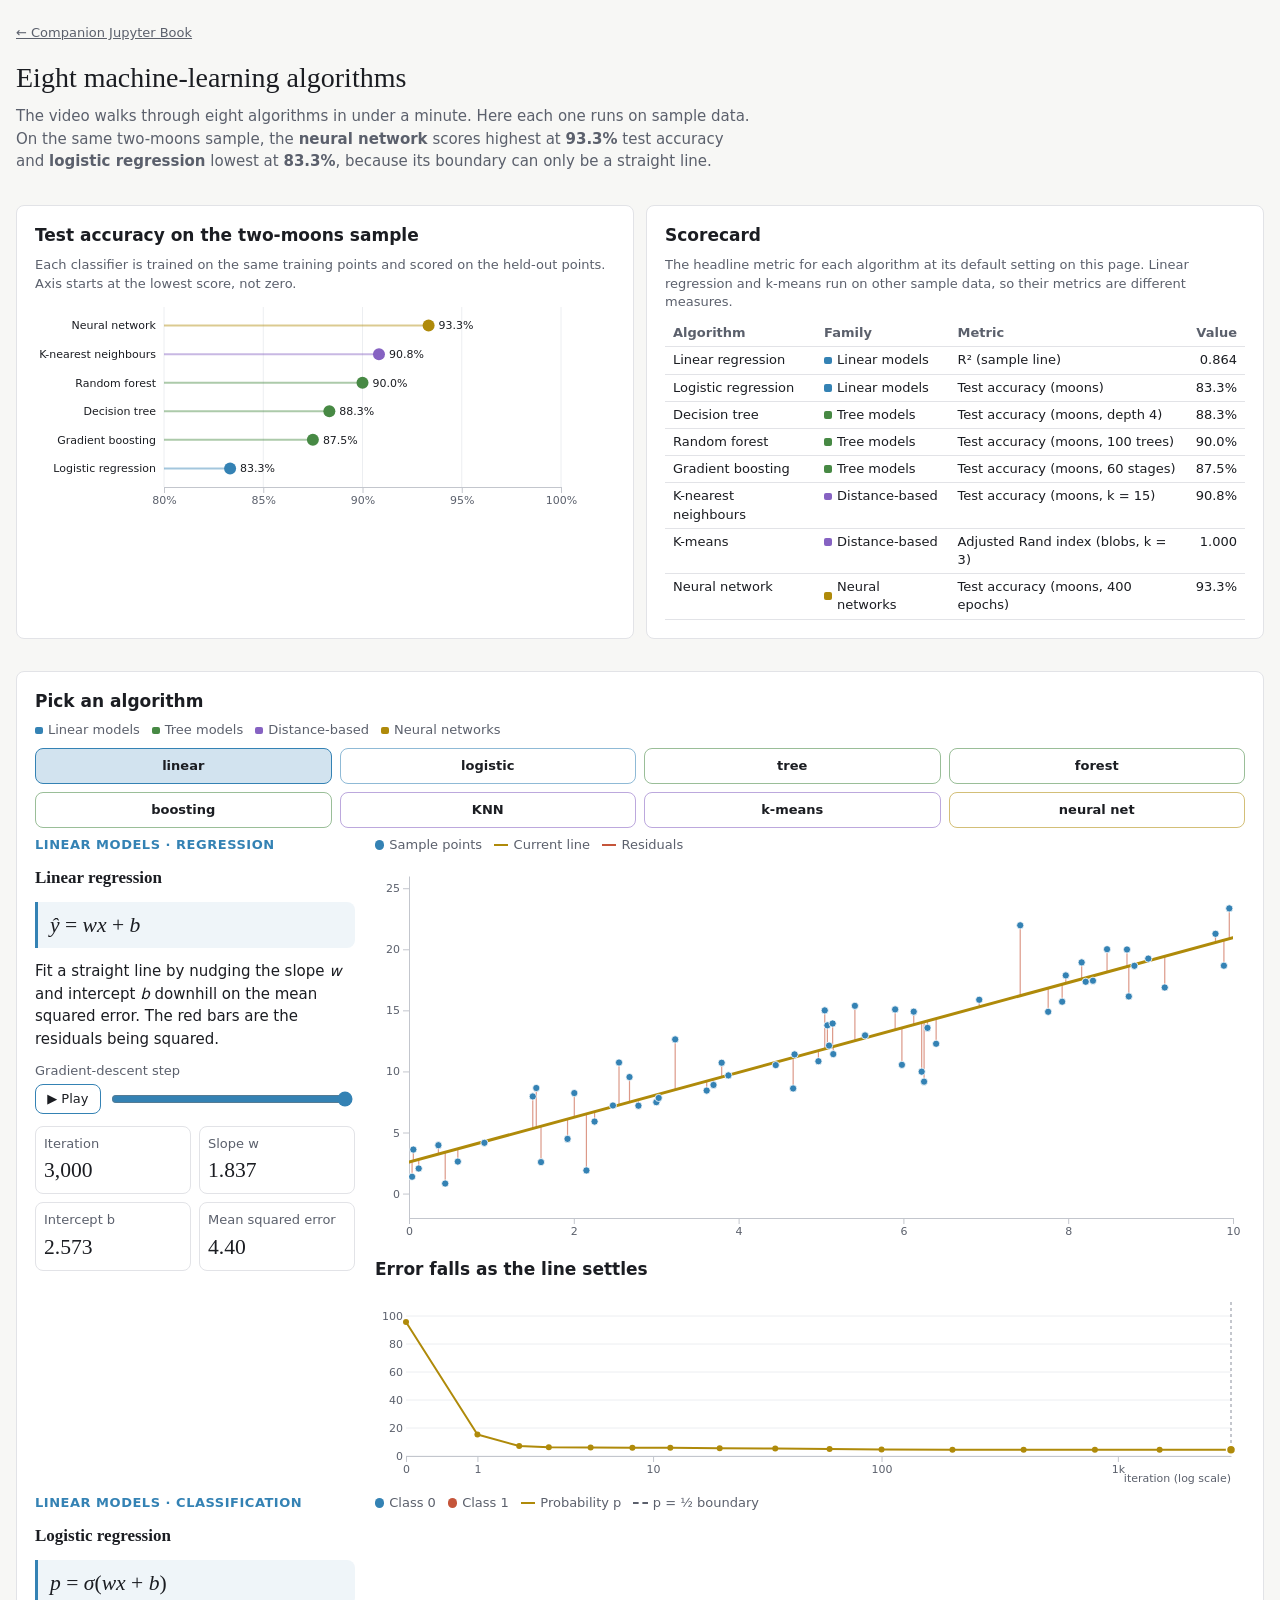
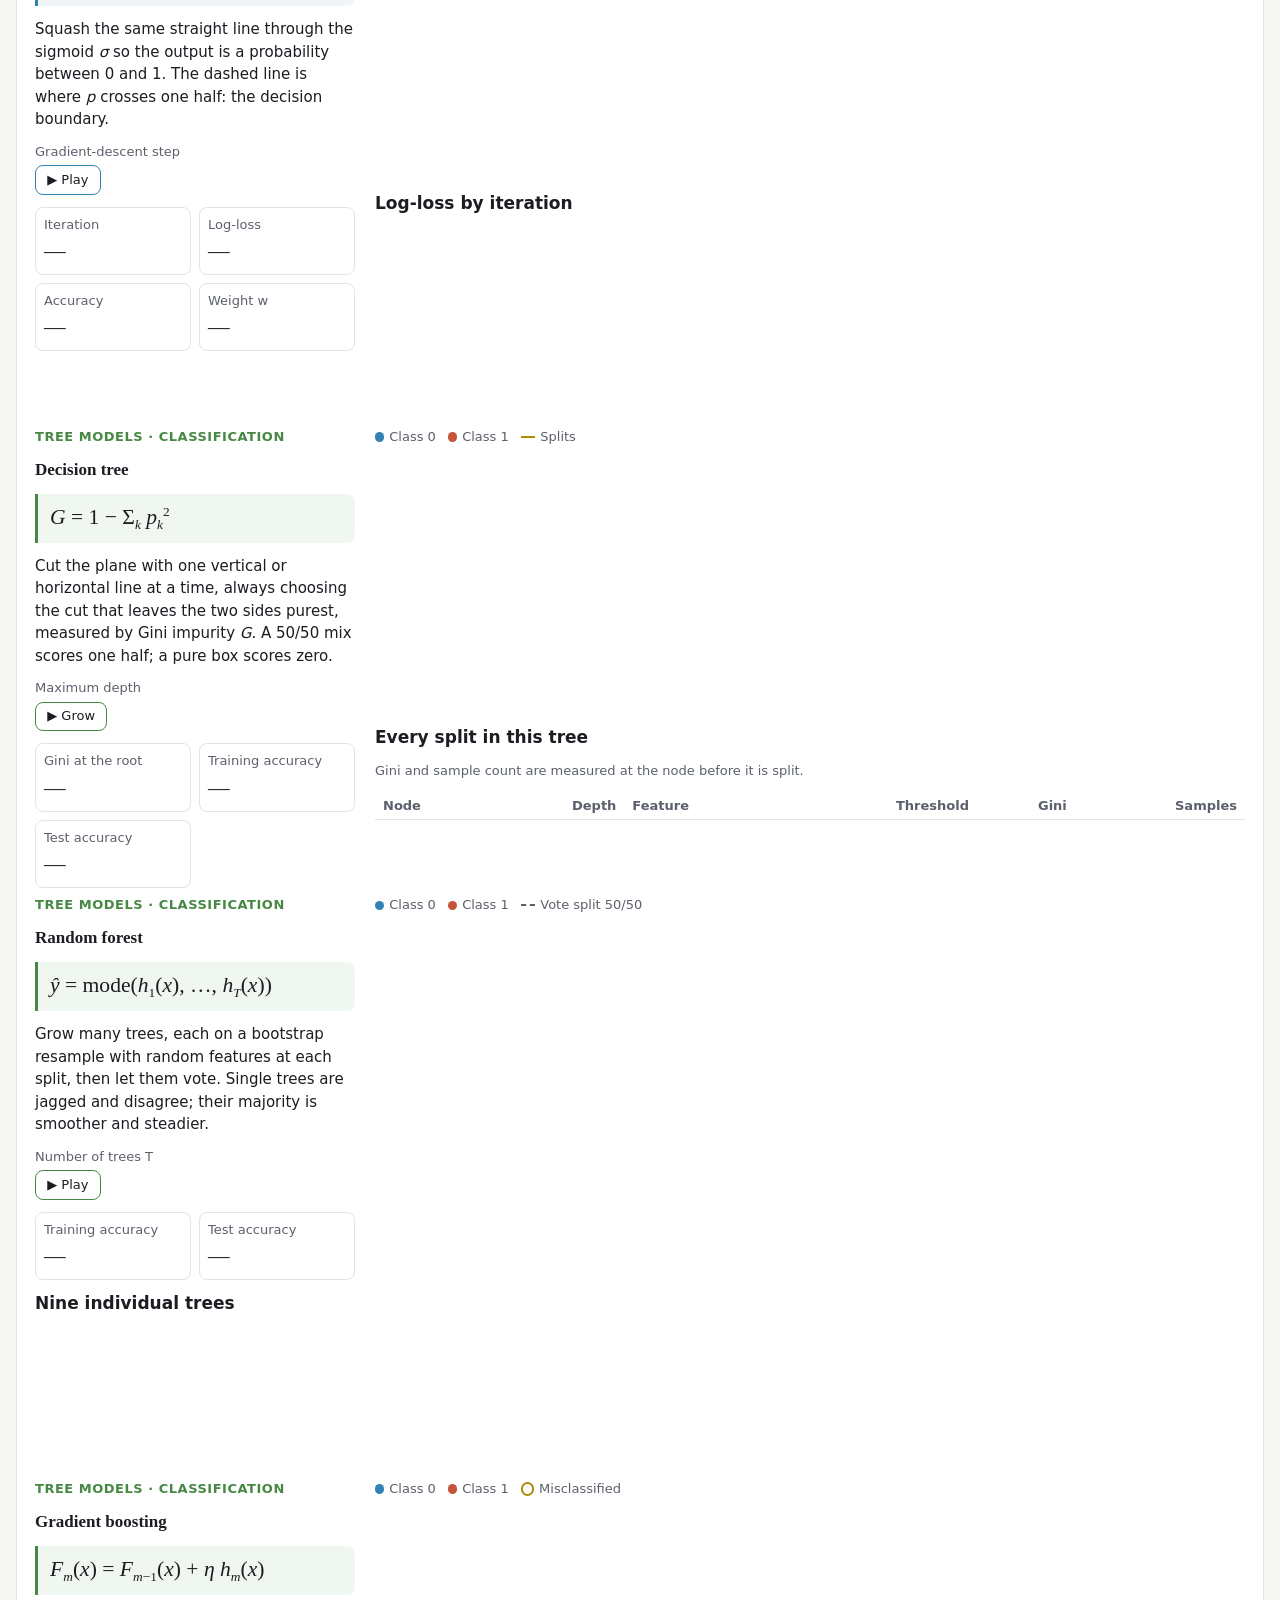
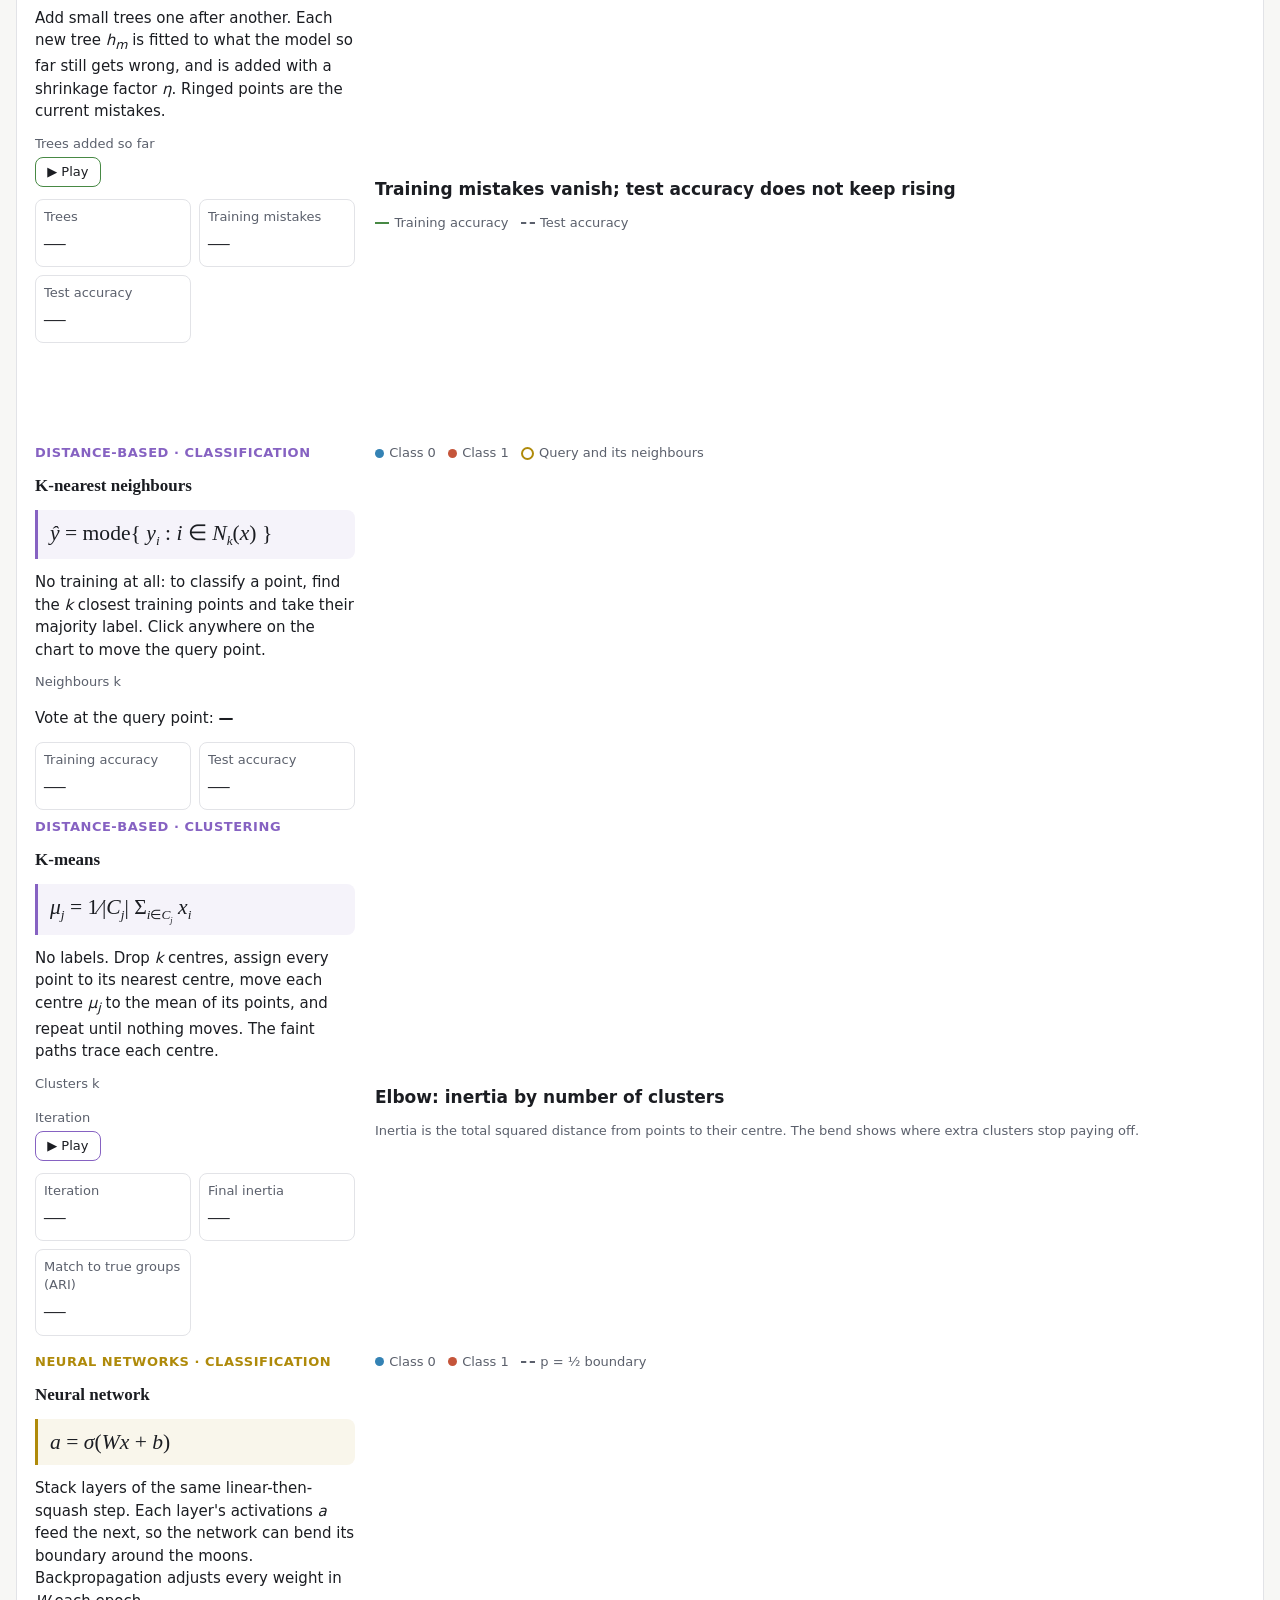
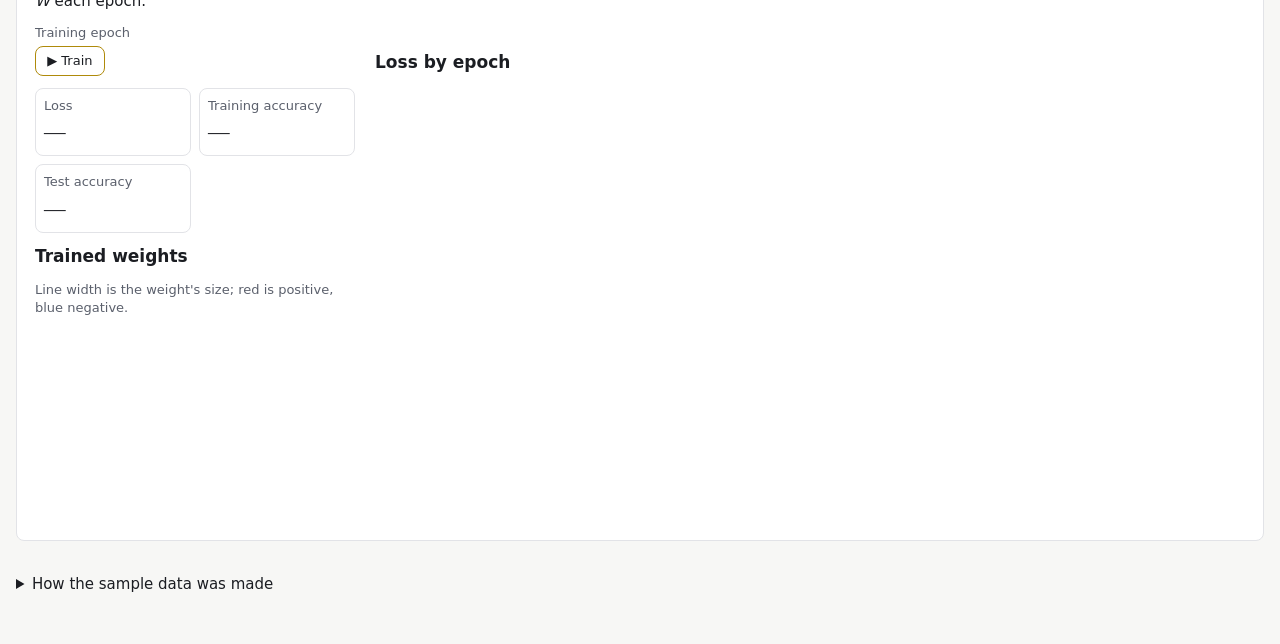
==== dashboard/index.html @ c6f8235a "Add Eight ML Algorithms dashboard and Jupyter Book - Jupyter Book 2 (MyST): sample-data chapter, one" ====
<!doctype html>
<html lang="en">
<head>
<meta charset="utf-8">
<meta name="viewport" content="width=device-width, initial-scale=1, viewport-fit=cover">
<title>Eight ML Algorithms</title>
<meta name="description" content="Interactive dashboard: eight machine-learning algorithms run on sample data.">
<style>
  :root {
    --color-bg: #f7f7f5; --color-fg: #1b1d22; --color-fg-muted: #5b606c; --color-panel: #ffffff;
    --color-border-line: #e2e3e7; --color-ok: #1e7f4f; --color-warn: #9a5c00; --color-bad: #c43d2f;
    --cds-chart-grid: #eceef1; --cds-chart-axis: #c3c6cd; --cds-chart-reference: #8a8f9c;
    --cds-surface-popover: #ffffff; --cds-border: #d7d9de; --cds-text-secondary: #5b606c;
    --cds-shadow-popover: 0 6px 18px rgba(20, 22, 28, .12);
    --cds-font-size-caption: .8125rem; --cds-font-size-body: .9375rem; --cds-font-size-heading: 1.0625rem; --cds-font-size-title: 1.75rem;
    --cds-font-weight-medium: 600;
    --cds-gap-xs: 4px; --cds-gap-sm: 8px; --cds-gap-md: 12px; --cds-gap-lg: 20px; --cds-gap-xl: 32px;
    --cds-pad-xs: 4px; --cds-pad-sm: 8px; --cds-pad-md: 12px; --cds-pad-lg: 18px;
    --cds-radius: 8px; --cds-dur-slow: .3s; --cds-ease-out: cubic-bezier(.2, .7, .2, 1);
    --font-sans: "Inter", system-ui, -apple-system, "Segoe UI", Roboto, sans-serif;
    --font-serif: "Source Serif 4", "Iowan Old Style", Georgia, serif;
    color-scheme: light;
  }
  @media (prefers-color-scheme: dark) {
    :root {
      --color-bg: #111318; --color-fg: #e7e9ee; --color-fg-muted: #9aa0ad; --color-panel: #181b21;
      --color-border-line: #2a2e37; --color-ok: #5cc28c; --color-warn: #e0a640; --color-bad: #ef6f5f;
      --cds-chart-grid: #23262e; --cds-chart-axis: #3a3f4a; --cds-chart-reference: #6b7180;
      --cds-surface-popover: #1f232b; --cds-border: #333844; --cds-text-secondary: #9aa0ad;
      --cds-shadow-popover: 0 6px 18px rgba(0, 0, 0, .45);
      color-scheme: dark;
    }
  }
  html, body { margin: 0; background: var(--color-bg); color: var(--color-fg); }
  body { font-family: var(--font-sans); font-size: var(--cds-font-size-body); line-height: 1.4; }
  #dash-root { padding-block: 24px 48px; padding-left: max(16px, env(safe-area-inset-left, 0px)); padding-right: max(16px, env(safe-area-inset-right, 0px)); }
  .dash-skeleton { background: linear-gradient(90deg, var(--color-border-line), transparent 60%); background-size: 200% 100%; border-radius: var(--cds-radius); opacity: .5; }
  .site-nav { max-width: 80rem; margin: 0 auto 16px; font-size: var(--cds-font-size-caption); color: var(--color-fg-muted); }
  .site-nav a { color: inherit; }
</style>
<script src="vendor/d3.v7.9.0.min.js"></script>
<script>window.DASH_SOURCES = {"blobs": "data/blobs.csv", "boost_mistakes": "data/boost_mistakes.csv", "forest_members": "data/forest_members.csv", "grid": "data/grid.csv", "kmeans_assign": "data/kmeans_assign.csv", "kmeans_elbow": "data/kmeans_elbow.csv", "kmeans_steps": "data/kmeans_steps.csv", "logit_gd": "data/logit_gd.csv", "logit_points": "data/logit_points.csv", "model_metrics": "data/model_metrics.csv", "moons": "data/moons.csv", "nn_training": "data/nn_training.csv", "nn_weights": "data/nn_weights.csv", "reg_gd": "data/reg_gd.csv", "reg_points": "data/reg_points.csv", "scorecard": "data/scorecard.csv", "surfaces": "data/surfaces.csv", "tree_splits": "data/tree_splits.csv"};</script>
<script src="dash-runtime.js"></script>
</head>
<body>
<div id="dash-root">
<nav class="site-nav"><a href="../">← Companion Jupyter Book</a></nav>
<meta name="dash-one-writer">
<style>
  .ml8 {
    --ml-c0: color-mix(in srgb, #3a98d4 82%, var(--color-fg));
    --ml-c1: color-mix(in srgb, #e5603f 84%, var(--color-fg));
    --ml-hi: color-mix(in srgb, #e9b400 72%, var(--color-fg));
    --ml-f-lin: var(--ml-c0);
    --ml-f-tree: color-mix(in srgb, #4f9e4a 84%, var(--color-fg));
    --ml-f-dist: color-mix(in srgb, #9a6fe0 84%, var(--color-fg));
    --ml-f-nn: var(--ml-hi);
    font-family: var(--font-sans);
    display: flex; flex-direction: column; gap: var(--cds-gap-xl);
    max-width: 80rem; margin-inline: auto;
  }
  .ml8 .ml-head { display: flex; flex-direction: column; gap: var(--cds-gap-sm); }
  .ml8 .ml-title { font-family: var(--font-serif); font-weight: 400; font-size: var(--cds-font-size-title); margin: 0; text-wrap: balance; }
  .ml8 .ml-lede { margin: 0; color: var(--color-fg-muted); max-width: 46rem; line-height: 1.5; }
  .ml8 .ml-lede b, .ml8 .ml-stat b { font-weight: 600; font-variant-numeric: tabular-nums; }
  .ml8 .ml-grid { display: grid; grid-template-columns: repeat(auto-fit, minmax(min(100%, 22rem), 1fr)); gap: var(--cds-gap-md); }
  .ml8 .ml-card { background: var(--color-panel); border: 1px solid var(--color-border-line); border-radius: var(--cds-radius); padding: var(--cds-pad-lg); display: flex; flex-direction: column; gap: var(--cds-gap-sm); min-width: 0; }
  .ml8 .ml-card h2, .ml8 .ml-card h3 { margin: 0; font-size: var(--cds-font-size-heading); font-weight: var(--cds-font-weight-medium); }
  .ml8 .ml-note { margin: 0; color: var(--color-fg-muted); font-size: var(--cds-font-size-caption); line-height: 1.45; }
  .ml8 .ml-section-title { margin: 0; font-size: var(--cds-font-size-heading); font-weight: var(--cds-font-weight-medium); }
  .ml8 .ml-chart { position: relative; min-height: 12rem; min-width: 0; }
  .ml8 .ml-chart.ml-square { min-height: 16rem; }
  .ml8 .ml-chart svg { display: block; overflow: visible; }
  .ml8 .ml-chart text { fill: var(--color-fg-muted); font-size: 11px; font-family: var(--font-sans); }
  .ml8 .ml-chart .domain, .ml8 .ml-chart .tick line { stroke: var(--cds-chart-axis); }
  .ml8 .ml-chart .ml-gridline { stroke: var(--cds-chart-grid); }
  .ml8 .ml-failed { display: flex; align-items: center; justify-content: center; gap: var(--cds-gap-xs); min-height: inherit; height: 100%; color: var(--color-fg-muted); font-size: var(--cds-font-size-caption); }
  .ml8 .ml-failed::before { content: ""; width: .375rem; height: .375rem; border-radius: 50%; background: var(--color-bad); }
  .ml8 .ml-tip { position: absolute; pointer-events: none; background: var(--cds-surface-popover); border: 1px solid var(--cds-border); border-radius: var(--cds-radius); box-shadow: var(--cds-shadow-popover); padding: var(--cds-pad-xs) var(--cds-pad-sm); font-size: var(--cds-font-size-caption); white-space: nowrap; z-index: 2; font-variant-numeric: tabular-nums; }
  .ml8 .ml-tip .ml-tip-k { color: var(--cds-text-secondary); }

  /* table */
  .ml8 .ml-table-wrap { overflow: auto; max-height: 24rem; }
  .ml8 table.ml-table { width: 100%; border-collapse: collapse; font-size: var(--cds-font-size-caption); font-variant-numeric: tabular-nums; }
  .ml8 .ml-table th { text-align: left; font-weight: var(--cds-font-weight-medium); color: var(--color-fg-muted); padding: var(--cds-pad-xs) var(--cds-pad-sm); border-bottom: 1px solid var(--color-border-line); position: sticky; top: 0; background: var(--color-panel); }
  .ml8 .ml-table td { padding: var(--cds-pad-xs) var(--cds-pad-sm); border-bottom: 1px solid var(--color-border-line); vertical-align: top; }
  .ml8 .ml-table .ml-num { text-align: right; }
  .ml8 .ml-fam { display: inline-flex; align-items: center; gap: .4em; }
  .ml8 .ml-fam::before { content: ""; width: .6em; height: .6em; border-radius: 2px; background: var(--fam, var(--color-fg-muted)); }

  /* algorithm picker: the video's 4 x 2 button grid */
  .ml8 .ml-picker { display: grid; grid-template-columns: repeat(4, minmax(0, 1fr)); gap: var(--cds-gap-sm); }
  @media (max-width: 30rem) { .ml8 .ml-picker { grid-template-columns: repeat(2, minmax(0, 1fr)); } }
  .ml8 .ml-tab { --fam: var(--color-fg-muted); appearance: none; font: inherit; font-size: var(--cds-font-size-caption); font-weight: var(--cds-font-weight-medium); color: var(--color-fg); background: transparent; border: 1.5px solid color-mix(in srgb, var(--fam) 55%, transparent); border-radius: var(--cds-radius); padding: var(--cds-pad-sm) var(--cds-pad-xs); cursor: pointer; transition: background-color .15s, border-color .15s; }
  .ml8 .ml-tab:hover { border-color: var(--fam); }
  .ml8 .ml-tab[aria-selected="true"] { background: color-mix(in srgb, var(--fam) 22%, transparent); border-color: var(--fam); }
  .ml8 .ml-tab:focus-visible, .ml8 .ml-chip:focus-visible, .ml8 .ml-play:focus-visible { outline: 2px solid var(--fam, var(--color-fg)); outline-offset: 2px; }
  .ml8 [data-fam="lin"] { --fam: var(--ml-f-lin); }
  .ml8 [data-fam="tree"] { --fam: var(--ml-f-tree); }
  .ml8 [data-fam="dist"] { --fam: var(--ml-f-dist); }
  .ml8 [data-fam="nn"] { --fam: var(--ml-f-nn); }
  .ml8 .ml-families { display: flex; flex-wrap: wrap; gap: var(--cds-gap-sm) var(--cds-gap-md); font-size: var(--cds-font-size-caption); color: var(--color-fg-muted); margin: 0; padding: 0; list-style: none; }

  /* algorithm panel */
  .ml8 .ml-panel { display: grid; grid-template-columns: minmax(0, 20rem) minmax(0, 1fr); gap: var(--cds-gap-lg); align-items: start; }
  @media (max-width: 52rem) { .ml8 .ml-panel { grid-template-columns: minmax(0, 1fr); } }
  .ml8 .ml-side { display: flex; flex-direction: column; gap: var(--cds-gap-md); min-width: 0; }
  .ml8 .ml-eyebrow { margin: 0; font-size: var(--cds-font-size-caption); letter-spacing: .04em; text-transform: uppercase; color: var(--fam); font-weight: var(--cds-font-weight-medium); }
  .ml8 .ml-name { margin: 0; font-family: var(--font-serif); font-weight: 400; font-size: var(--cds-font-size-title); }
  .ml8 .ml-formula { margin: 0; font-family: "Cambria Math", "STIX Two Math", "Latin Modern Math", Georgia, serif; font-size: 1.35rem; padding: var(--cds-pad-sm) var(--cds-pad-md); border-left: 3px solid var(--fam); background: color-mix(in srgb, var(--fam) 8%, transparent); border-radius: 0 var(--cds-radius) var(--cds-radius) 0; overflow-x: auto; white-space: nowrap; }
  .ml8 .ml-formula sub, .ml8 .ml-formula sup { font-size: .62em; }
  .ml8 .ml-text { margin: 0; line-height: 1.5; }
  .ml8 .ml-control { display: flex; flex-direction: column; gap: var(--cds-gap-xs); }
  .ml8 .ml-control-label { font-size: var(--cds-font-size-caption); color: var(--color-fg-muted); }
  .ml8 .ml-control-row { display: flex; align-items: center; gap: var(--cds-gap-sm); flex-wrap: wrap; }
  .ml8 .ml-chips { display: flex; flex-wrap: wrap; gap: var(--cds-gap-xs); }
  .ml8 .ml-chip { appearance: none; font: inherit; font-size: var(--cds-font-size-caption); font-variant-numeric: tabular-nums; min-width: 2.4rem; padding: .3rem .55rem; border-radius: var(--cds-radius); border: 1px solid var(--color-border-line); background: transparent; color: var(--color-fg); cursor: pointer; }
  .ml8 .ml-chip[aria-pressed="true"] { border-color: var(--fam); background: color-mix(in srgb, var(--fam) 22%, transparent); }
  .ml8 .ml-range { width: 100%; accent-color: var(--fam); }
  .ml8 .ml-range-wrap { flex: 1 1 10rem; display: flex; }
  .ml8 .ml-play { appearance: none; font: inherit; font-size: var(--cds-font-size-caption); padding: .3rem .7rem; border-radius: var(--cds-radius); border: 1px solid var(--fam); background: transparent; color: var(--color-fg); cursor: pointer; }
  .ml8 .ml-play[aria-pressed="true"] .ml-play-on, .ml8 .ml-play[aria-pressed="false"] .ml-play-off { display: none; }
  .ml8 .ml-stats { display: grid; grid-template-columns: repeat(auto-fit, minmax(6.5rem, 1fr)); gap: var(--cds-gap-sm); margin: 0; }
  .ml8 .ml-stat { display: flex; flex-direction: column; gap: 2px; padding: var(--cds-pad-sm); border: 1px solid var(--color-border-line); border-radius: var(--cds-radius); min-width: 0; }
  .ml8 .ml-stat dt { font-size: var(--cds-font-size-caption); color: var(--color-fg-muted); }
  .ml8 .ml-stat dd { margin: 0; font-family: var(--font-serif); font-size: 1.35rem; font-variant-numeric: tabular-nums; }
  .ml8 .ml-main { display: flex; flex-direction: column; gap: var(--cds-gap-md); min-width: 0; }
  .ml8 .ml-legend { display: flex; flex-wrap: wrap; gap: var(--cds-gap-sm) var(--cds-gap-md); font-size: var(--cds-font-size-caption); color: var(--color-fg-muted); margin: 0; padding: 0; list-style: none; }
  .ml8 .ml-key { display: inline-flex; align-items: center; gap: .4em; }
  .ml8 .ml-key::before { content: ""; width: .7em; height: .7em; border-radius: 50%; background: var(--k); }
  .ml8 .ml-key.ml-line::before { height: 2px; width: 1.1em; border-radius: 0; }
  .ml8 .ml-key.ml-ring::before { background: transparent; border: 2px solid var(--k); }
  .ml8 .ml-key.ml-dash::before { height: 0; width: 1.1em; border-radius: 0; border-top: 2px dashed var(--k); background: transparent; }
  .ml8 .k-c0 { --k: var(--ml-c0); } .ml8 .k-c1 { --k: var(--ml-c1); } .ml8 .k-hi { --k: var(--ml-hi); }
  .ml8 .k-tree { --k: var(--ml-f-tree); } .ml8 .k-fg { --k: var(--color-fg-muted); }
  .ml8 .ml-members { display: grid; grid-template-columns: repeat(3, minmax(0, 1fr)); gap: 4px; min-height: 9rem; }
  .ml8 .ml-members svg { border-radius: 3px; }
  .ml8 .ml-two { display: grid; grid-template-columns: repeat(auto-fit, minmax(min(100%, 16rem), 1fr)); gap: var(--cds-gap-md); }
  .ml8 details.ml-details { font-size: var(--cds-font-size-caption); color: var(--color-fg-muted); line-height: 1.5; }
  .ml8 details.ml-details summary { cursor: pointer; color: var(--color-fg); font-size: var(--cds-font-size-body); }
  .ml8 details.ml-details dl { display: grid; grid-template-columns: minmax(0, 10rem) minmax(0, 1fr); gap: var(--cds-gap-xs) var(--cds-gap-md); }
  .ml8 details.ml-details dd { margin: 0; }
  .ml8 [data-dash-source-state=empty] { color: transparent; }
  .ml8 [data-dash-source-state=refreshing] { opacity: .5; transition: opacity var(--cds-dur-slow); }
</style>

<div class="ml8">
  <header class="ml-head">
    <h1 class="ml-title" id="top">Eight machine-learning algorithms</h1>
    <p class="ml-lede">The video walks through eight algorithms in under a minute. Here each one runs on sample data. On the same two-moons sample, the
      <b data-draw="best-name" data-source="scorecard" data-field="algorithm">—</b> scores highest at
      <b data-draw="best-acc" data-source="scorecard" data-field="value">—</b> test accuracy and
      <b data-draw="worst-name" data-source="scorecard" data-field="algorithm">—</b> lowest at
      <b data-draw="worst-acc" data-source="scorecard" data-field="value">—</b>, because its boundary can only be a straight line.</p>
  </header>

  <section class="ml-grid" aria-label="Overview">
    <article class="ml-card" id="accuracy">
      <h2>Test accuracy on the two-moons sample</h2>
      <p class="ml-note">Each classifier is trained on the same training points and scored on the held-out points. Axis starts at the lowest score, not zero.</p>
      <div class="ml-chart" data-draw="acc-dots" data-source="scorecard"></div>
    </article>
    <article class="ml-card" id="scorecard">
      <h2>Scorecard</h2>
      <p class="ml-note">The headline metric for each algorithm at its default setting on this page. Linear regression and k-means run on other sample data, so their metrics are different measures.</p>
      <div class="ml-table-wrap">
        <table class="ml-table" data-source="scorecard" data-row-key="key">
          <thead><tr>
            <th data-field="algorithm">Algorithm</th>
            <th data-field="family">Family</th>
            <th data-field="metric">Metric</th>
            <th data-field="value" class="ml-num">Value</th>
          </tr></thead>
          <tbody data-draw="score-rows"></tbody>
        </table>
      </div>
    </article>
  </section>

  <section class="ml-card" id="explorer" aria-label="Algorithm explorer">
    <h2 class="ml-section-title">Pick an algorithm</h2>
    <ul class="ml-families">
      <li class="ml-fam" data-fam="lin">Linear models</li>
      <li class="ml-fam" data-fam="tree">Tree models</li>
      <li class="ml-fam" data-fam="dist">Distance-based</li>
      <li class="ml-fam" data-fam="nn">Neural networks</li>
    </ul>
    <div class="ml-picker" role="tablist" aria-label="Algorithms">
      <button class="ml-tab" role="tab" data-tab="linear" data-fam="lin" aria-selected="true" aria-controls="linear">linear</button>
      <button class="ml-tab" role="tab" data-tab="logistic" data-fam="lin" aria-selected="false" aria-controls="logistic">logistic</button>
      <button class="ml-tab" role="tab" data-tab="tree" data-fam="tree" aria-selected="false" aria-controls="tree">tree</button>
      <button class="ml-tab" role="tab" data-tab="forest" data-fam="tree" aria-selected="false" aria-controls="forest">forest</button>
      <button class="ml-tab" role="tab" data-tab="boosting" data-fam="tree" aria-selected="false" aria-controls="boosting">boosting</button>
      <button class="ml-tab" role="tab" data-tab="knn" data-fam="dist" aria-selected="false" aria-controls="knn">KNN</button>
      <button class="ml-tab" role="tab" data-tab="kmeans" data-fam="dist" aria-selected="false" aria-controls="kmeans">k-means</button>
      <button class="ml-tab" role="tab" data-tab="nn" data-fam="nn" aria-selected="false" aria-controls="nn">neural net</button>
    </div>

    <!-- 1. Linear regression -->
    <section class="ml-panel" id="linear" data-tab="linear" data-fam="lin" role="tabpanel">
      <div class="ml-side">
        <p class="ml-eyebrow">Linear models · regression</p>
        <h3 class="ml-name">Linear regression</h3>
        <p class="ml-formula"><i>ŷ</i> = <i>w</i><i>x</i> + <i>b</i></p>
        <p class="ml-text">Fit a straight line by nudging the slope <i>w</i> and intercept <i>b</i> downhill on the mean squared error. The red bars are the residuals being squared.</p>
        <div class="ml-control">
          <span class="ml-control-label">Gradient-descent step</span>
          <div class="ml-control-row">
            <button class="ml-play" data-play="linear" aria-pressed="false"><span class="ml-play-on">▶ Play</span><span class="ml-play-off">❚❚ Pause</span></button>
            <div class="ml-range-wrap" data-draw="lin-step" data-source="reg_gd"></div>
          </div>
        </div>
        <dl class="ml-stats">
          <div class="ml-stat"><dt>Iteration</dt><dd data-draw="lin-iter" data-source="reg_gd" data-field="iter">—</dd></div>
          <div class="ml-stat"><dt>Slope w</dt><dd data-draw="lin-w" data-source="reg_gd" data-field="w">—</dd></div>
          <div class="ml-stat"><dt>Intercept b</dt><dd data-draw="lin-b" data-source="reg_gd" data-field="b">—</dd></div>
          <div class="ml-stat"><dt>Mean squared error</dt><dd data-draw="lin-mse" data-source="reg_gd" data-field="mse">—</dd></div>
        </dl>
      </div>
      <div class="ml-main">
        <ul class="ml-legend"><li class="ml-key k-c0">Sample points</li><li class="ml-key ml-line k-hi">Current line</li><li class="ml-key ml-line k-c1">Residuals</li></ul>
        <div class="ml-chart ml-square" data-draw="lin-chart" data-source="reg_points reg_gd"></div>
        <h4 class="ml-section-title">Error falls as the line settles</h4>
        <div class="ml-chart" data-draw="lin-loss" data-source="reg_gd"></div>
      </div>
    </section>

    <!-- 2. Logistic regression -->
    <section class="ml-panel" id="logistic" data-tab="logistic" data-fam="lin" role="tabpanel" hidden>
      <div class="ml-side">
        <p class="ml-eyebrow">Linear models · classification</p>
        <h3 class="ml-name">Logistic regression</h3>
        <p class="ml-formula"><i>p</i> = <i>σ</i>(<i>w</i><i>x</i> + <i>b</i>)</p>
        <p class="ml-text">Squash the same straight line through the sigmoid <i>σ</i> so the output is a probability between 0 and 1. The dashed line is where <i>p</i> crosses one half: the decision boundary.</p>
        <div class="ml-control">
          <span class="ml-control-label">Gradient-descent step</span>
          <div class="ml-control-row">
            <button class="ml-play" data-play="logistic" aria-pressed="false"><span class="ml-play-on">▶ Play</span><span class="ml-play-off">❚❚ Pause</span></button>
            <div class="ml-range-wrap" data-draw="log-step" data-source="logit_gd"></div>
          </div>
        </div>
        <dl class="ml-stats">
          <div class="ml-stat"><dt>Iteration</dt><dd data-draw="log-iter" data-source="logit_gd" data-field="iter">—</dd></div>
          <div class="ml-stat"><dt>Log-loss</dt><dd data-draw="log-loss-v" data-source="logit_gd" data-field="logloss">—</dd></div>
          <div class="ml-stat"><dt>Accuracy</dt><dd data-draw="log-acc" data-source="logit_gd" data-field="acc">—</dd></div>
          <div class="ml-stat"><dt>Weight w</dt><dd data-draw="log-w" data-source="logit_gd" data-field="w">—</dd></div>
        </dl>
      </div>
      <div class="ml-main">
        <ul class="ml-legend"><li class="ml-key k-c0">Class 0</li><li class="ml-key k-c1">Class 1</li><li class="ml-key ml-line k-hi">Probability p</li><li class="ml-key ml-dash k-fg">p = ½ boundary</li></ul>
        <div class="ml-chart ml-square" data-draw="log-chart" data-source="logit_points logit_gd"></div>
        <h4 class="ml-section-title">Log-loss by iteration</h4>
        <div class="ml-chart" data-draw="log-loss" data-source="logit_gd"></div>
      </div>
    </section>

    <!-- 3. Decision tree -->
    <section class="ml-panel" id="tree" data-tab="tree" data-fam="tree" role="tabpanel" hidden>
      <div class="ml-side">
        <p class="ml-eyebrow">Tree models · classification</p>
        <h3 class="ml-name">Decision tree</h3>
        <p class="ml-formula"><i>G</i> = 1 − <span>Σ</span><sub><i>k</i></sub> <i>p</i><sub><i>k</i></sub><sup>2</sup></p>
        <p class="ml-text">Cut the plane with one vertical or horizontal line at a time, always choosing the cut that leaves the two sides purest, measured by Gini impurity <i>G</i>. A 50/50 mix scores one half; a pure box scores zero.</p>
        <div class="ml-control">
          <span class="ml-control-label">Maximum depth</span>
          <div class="ml-control-row">
            <button class="ml-play" data-play="tree" aria-pressed="false"><span class="ml-play-on">▶ Grow</span><span class="ml-play-off">❚❚ Pause</span></button>
            <div class="ml-chips" data-draw="tree-param" data-source="model_metrics"></div>
          </div>
        </div>
        <dl class="ml-stats">
          <div class="ml-stat"><dt>Gini at the root</dt><dd data-draw="tree-gini" data-source="tree_splits" data-field="gini">—</dd></div>
          <div class="ml-stat"><dt>Training accuracy</dt><dd data-draw="tree-train" data-source="model_metrics" data-field="train_acc">—</dd></div>
          <div class="ml-stat"><dt>Test accuracy</dt><dd data-draw="tree-test" data-source="model_metrics" data-field="test_acc">—</dd></div>
        </dl>
      </div>
      <div class="ml-main">
        <ul class="ml-legend"><li class="ml-key k-c0">Class 0</li><li class="ml-key k-c1">Class 1</li><li class="ml-key ml-line k-hi">Splits</li></ul>
        <div class="ml-chart ml-square" data-draw="tree-chart" data-source="surfaces moons grid tree_splits"></div>
        <h4 class="ml-section-title">Every split in this tree</h4>
        <p class="ml-note">Gini and sample count are measured at the node before it is split.</p>
        <div class="ml-table-wrap">
          <table class="ml-table" data-source="tree_splits" data-row-key="max_depth,node">
            <thead><tr>
              <th data-field="node">Node</th>
              <th data-field="node_depth" class="ml-num">Depth</th>
              <th data-field="feature">Feature</th>
              <th data-field="threshold" class="ml-num">Threshold</th>
              <th data-field="gini" class="ml-num">Gini</th>
              <th data-field="samples" class="ml-num">Samples</th>
            </tr></thead>
            <tbody data-draw="tree-rows"></tbody>
          </table>
        </div>
      </div>
    </section>

    <!-- 4. Random forest -->
    <section class="ml-panel" id="forest" data-tab="forest" data-fam="tree" role="tabpanel" hidden>
      <div class="ml-side">
        <p class="ml-eyebrow">Tree models · classification</p>
        <h3 class="ml-name">Random forest</h3>
        <p class="ml-formula"><i>ŷ</i> = mode(<i>h</i><sub>1</sub>(<i>x</i>), …, <i>h</i><sub><i>T</i></sub>(<i>x</i>))</p>
        <p class="ml-text">Grow many trees, each on a bootstrap resample with random features at each split, then let them vote. Single trees are jagged and disagree; their majority is smoother and steadier.</p>
        <div class="ml-control">
          <span class="ml-control-label">Number of trees T</span>
          <div class="ml-control-row">
            <button class="ml-play" data-play="forest" aria-pressed="false"><span class="ml-play-on">▶ Play</span><span class="ml-play-off">❚❚ Pause</span></button>
            <div class="ml-chips" data-draw="forest-param" data-source="model_metrics"></div>
          </div>
        </div>
        <dl class="ml-stats">
          <div class="ml-stat"><dt>Training accuracy</dt><dd data-draw="forest-train" data-source="model_metrics" data-field="train_acc">—</dd></div>
          <div class="ml-stat"><dt>Test accuracy</dt><dd data-draw="forest-test" data-source="model_metrics" data-field="test_acc">—</dd></div>
        </dl>
        <h4 class="ml-section-title">Nine individual trees</h4>
        <div class="ml-members" data-draw="forest-members" data-source="forest_members grid"></div>
      </div>
      <div class="ml-main">
        <ul class="ml-legend"><li class="ml-key k-c0">Class 0</li><li class="ml-key k-c1">Class 1</li><li class="ml-key ml-dash k-fg">Vote split 50/50</li></ul>
        <div class="ml-chart ml-square" data-draw="forest-chart" data-source="surfaces moons grid"></div>
      </div>
    </section>

    <!-- 5. Gradient boosting -->
    <section class="ml-panel" id="boosting" data-tab="boosting" data-fam="tree" role="tabpanel" hidden>
      <div class="ml-side">
        <p class="ml-eyebrow">Tree models · classification</p>
        <h3 class="ml-name">Gradient boosting</h3>
        <p class="ml-formula"><i>F</i><sub><i>m</i></sub>(<i>x</i>) = <i>F</i><sub><i>m</i>−1</sub>(<i>x</i>) + <i>η</i> <i>h</i><sub><i>m</i></sub>(<i>x</i>)</p>
        <p class="ml-text">Add small trees one after another. Each new tree <i>h<sub>m</sub></i> is fitted to what the model so far still gets wrong, and is added with a shrinkage factor <i>η</i>. Ringed points are the current mistakes.</p>
        <div class="ml-control">
          <span class="ml-control-label">Trees added so far</span>
          <div class="ml-control-row">
            <button class="ml-play" data-play="boosting" aria-pressed="false"><span class="ml-play-on">▶ Play</span><span class="ml-play-off">❚❚ Pause</span></button>
            <div class="ml-chips" data-draw="boost-param" data-source="model_metrics"></div>
          </div>
        </div>
        <dl class="ml-stats">
          <div class="ml-stat"><dt>Trees</dt><dd data-draw="boost-trees" data-source="model_metrics" data-field="param">—</dd></div>
          <div class="ml-stat"><dt>Training mistakes</dt><dd data-draw="boost-mistakes" data-source="model_metrics" data-field="train_mistakes">—</dd></div>
          <div class="ml-stat"><dt>Test accuracy</dt><dd data-draw="boost-test" data-source="model_metrics" data-field="test_acc">—</dd></div>
        </dl>
      </div>
      <div class="ml-main">
        <ul class="ml-legend"><li class="ml-key k-c0">Class 0</li><li class="ml-key k-c1">Class 1</li><li class="ml-key ml-ring k-hi">Misclassified</li></ul>
        <div class="ml-chart ml-square" data-draw="boost-chart" data-source="surfaces moons grid boost_mistakes"></div>
        <h4 class="ml-section-title">Training mistakes vanish; test accuracy does not keep rising</h4>
        <ul class="ml-legend"><li class="ml-key ml-line k-tree">Training accuracy</li><li class="ml-key ml-dash k-fg">Test accuracy</li></ul>
        <div class="ml-chart" data-draw="boost-curve" data-source="model_metrics"></div>
      </div>
    </section>

    <!-- 6. KNN -->
    <section class="ml-panel" id="knn" data-tab="knn" data-fam="dist" role="tabpanel" hidden>
      <div class="ml-side">
        <p class="ml-eyebrow">Distance-based · classification</p>
        <h3 class="ml-name">K-nearest neighbours</h3>
        <p class="ml-formula"><i>ŷ</i> = mode{ <i>y</i><sub><i>i</i></sub> : <i>i</i> ∈ <i>N</i><sub><i>k</i></sub>(<i>x</i>) }</p>
        <p class="ml-text">No training at all: to classify a point, find the <i>k</i> closest training points and take their majority label. Click anywhere on the chart to move the query point.</p>
        <div class="ml-control">
          <span class="ml-control-label">Neighbours k</span>
          <div class="ml-chips" data-draw="knn-param" data-source="model_metrics"></div>
        </div>
        <p class="ml-text">Vote at the query point: <b data-draw="knn-vote" data-source="moons">—</b></p>
        <dl class="ml-stats">
          <div class="ml-stat"><dt>Training accuracy</dt><dd data-draw="knn-train" data-source="model_metrics" data-field="train_acc">—</dd></div>
          <div class="ml-stat"><dt>Test accuracy</dt><dd data-draw="knn-test" data-source="model_metrics" data-field="test_acc">—</dd></div>
        </dl>
      </div>
      <div class="ml-main">
        <ul class="ml-legend"><li class="ml-key k-c0">Class 0</li><li class="ml-key k-c1">Class 1</li><li class="ml-key ml-ring k-hi">Query and its neighbours</li></ul>
        <div class="ml-chart ml-square" data-draw="knn-chart" data-source="surfaces moons grid"></div>
      </div>
    </section>

    <!-- 7. k-means -->
    <section class="ml-panel" id="kmeans" data-tab="kmeans" data-fam="dist" role="tabpanel" hidden>
      <div class="ml-side">
        <p class="ml-eyebrow">Distance-based · clustering</p>
        <h3 class="ml-name">K-means</h3>
        <p class="ml-formula"><i>μ</i><sub><i>j</i></sub> = <span>1</span>⁄<span>|<i>C</i><sub><i>j</i></sub>|</span> Σ<sub><i>i</i>∈<i>C</i><sub><i>j</i></sub></sub> <i>x</i><sub><i>i</i></sub></p>
        <p class="ml-text">No labels. Drop <i>k</i> centres, assign every point to its nearest centre, move each centre <i>μ<sub>j</sub></i> to the mean of its points, and repeat until nothing moves. The faint paths trace each centre.</p>
        <div class="ml-control">
          <span class="ml-control-label">Clusters k</span>
          <div class="ml-chips" data-draw="km-param" data-source="kmeans_elbow"></div>
        </div>
        <div class="ml-control">
          <span class="ml-control-label">Iteration</span>
          <div class="ml-control-row">
            <button class="ml-play" data-play="kmeans" aria-pressed="false"><span class="ml-play-on">▶ Play</span><span class="ml-play-off">❚❚ Pause</span></button>
            <div class="ml-range-wrap" data-draw="km-step" data-source="kmeans_steps"></div>
          </div>
        </div>
        <dl class="ml-stats">
          <div class="ml-stat"><dt>Iteration</dt><dd data-draw="km-iter" data-source="kmeans_steps" data-field="iter">—</dd></div>
          <div class="ml-stat"><dt>Final inertia</dt><dd data-draw="km-inertia" data-source="kmeans_elbow" data-field="inertia">—</dd></div>
          <div class="ml-stat"><dt>Match to true groups (ARI)</dt><dd data-draw="km-ari" data-source="kmeans_elbow" data-field="ari">—</dd></div>
        </dl>
      </div>
      <div class="ml-main">
        <div class="ml-chart ml-square" data-draw="km-chart" data-source="blobs kmeans_steps kmeans_assign"></div>
        <h4 class="ml-section-title">Elbow: inertia by number of clusters</h4>
        <p class="ml-note">Inertia is the total squared distance from points to their centre. The bend shows where extra clusters stop paying off.</p>
        <div class="ml-chart" data-draw="km-elbow" data-source="kmeans_elbow"></div>
      </div>
    </section>

    <!-- 8. Neural network -->
    <section class="ml-panel" id="nn" data-tab="nn" data-fam="nn" role="tabpanel" hidden>
      <div class="ml-side">
        <p class="ml-eyebrow">Neural networks · classification</p>
        <h3 class="ml-name">Neural network</h3>
        <p class="ml-formula"><i>a</i> = <i>σ</i>(<i>W</i><i>x</i> + <i>b</i>)</p>
        <p class="ml-text">Stack layers of the same linear-then-squash step. Each layer's activations <i>a</i> feed the next, so the network can bend its boundary around the moons. Backpropagation adjusts every weight in <i>W</i> each epoch.</p>
        <div class="ml-control">
          <span class="ml-control-label">Training epoch</span>
          <div class="ml-control-row">
            <button class="ml-play" data-play="nn" aria-pressed="false"><span class="ml-play-on">▶ Train</span><span class="ml-play-off">❚❚ Pause</span></button>
            <div class="ml-chips" data-draw="nn-param" data-source="nn_training"></div>
          </div>
        </div>
        <dl class="ml-stats">
          <div class="ml-stat"><dt>Loss</dt><dd data-draw="nn-loss-v" data-source="nn_training" data-field="loss">—</dd></div>
          <div class="ml-stat"><dt>Training accuracy</dt><dd data-draw="nn-train" data-source="nn_training" data-field="train_acc">—</dd></div>
          <div class="ml-stat"><dt>Test accuracy</dt><dd data-draw="nn-test" data-source="nn_training" data-field="test_acc">—</dd></div>
        </dl>
        <h4 class="ml-section-title">Trained weights</h4>
        <p class="ml-note">Line width is the weight's size; red is positive, blue negative.</p>
        <div class="ml-chart" data-draw="nn-arch" data-source="nn_weights"></div>
      </div>
      <div class="ml-main">
        <ul class="ml-legend"><li class="ml-key k-c0">Class 0</li><li class="ml-key k-c1">Class 1</li><li class="ml-key ml-dash k-fg">p = ½ boundary</li></ul>
        <div class="ml-chart ml-square" data-draw="nn-chart" data-source="surfaces moons grid"></div>
        <h4 class="ml-section-title">Loss by epoch</h4>
        <div class="ml-chart" data-draw="nn-loss" data-source="nn_training"></div>
      </div>
    </section>
  </section>

  <details class="ml-details">
    <summary>How the sample data was made</summary>
    <dl>
      <dt>Regression line</dt><dd>Sixty points along a straight line with Gaussian noise. Gradient descent starts from a deliberately poor line, like the video's opening frame.</dd>
      <dt>Logistic</dt><dd>Sixty points on one axis; the chance of class 1 follows a sigmoid centred mid-range.</dd>
      <dt>Two moons</dt><dd>Scikit-learn's interleaving half-moons with noise, split into training and held-out test points. Shared by the tree, forest, boosting, KNN, neural-network and logistic comparison.</dd>
      <dt>Blobs</dt><dd>Three Gaussian clusters for k-means. Their true groups are used only to score the result.</dd>
      <dt>Shading</dt><dd>Colour shows the predicted class; stronger shading means a more confident model.</dd>
      <dt>Reproduce</dt><dd>Everything comes from one seeded Python script in the companion Jupyter Book.</dd>
    </dl>
  </details>
</div>

<script>
(function () {
  const M = (window.ML8 = window.ML8 || {});
  M.state = { linear: null, logistic: null, tree: 3, forest: 10, boosting: 8, knn: 5, kmK: 3, kmIter: null, nn: 400, q: [0.45, 0.3] };
  M.fmt = { pct: d3.format('.1%'), f2: d3.format('.2f'), f3: d3.format('.3f'), f4: d3.format('.4f'), int: d3.format(','), f1: d3.format(',.1f') };
  M.color = { c0: 'var(--ml-c0)', c1: 'var(--ml-c1)', hi: 'var(--ml-hi)', fg: 'var(--color-fg)', muted: 'var(--color-fg-muted)' };
  M.famColor = { 'Linear models': 'var(--ml-f-lin)', 'Tree models': 'var(--ml-f-tree)', 'Distance-based': 'var(--ml-f-dist)', 'Neural networks': 'var(--ml-f-nn)' };

  const cache = new WeakMap();
  M.rows = function (id) {
    const d = dash.data(id);
    if (!d || d.status !== 'ok' || !Array.isArray(d.data)) return null;
    if (cache.has(d.data)) return cache.get(d.data);
    const out = d.data.map((r) => {
      const o = {};
      for (const k in r) {
        const v = r[k];
        const n = typeof v === 'number' ? v : Number(v);
        o[k] = v !== '' && v !== null && v !== undefined && !Number.isNaN(n) ? n : v;
      }
      return o;
    });
    cache.set(d.data, out);
    return out;
  };

  // Chart readiness: returns the parsed rows of each id, or null after drawing the right state.
  M.ready = function (el, ids) {
    const sts = ids.map((id) => dash.data(id).status);
    if (sts.some((s) => s === 'error' || s === 'declined' || s === 'missing')) {
      el.classList.remove('dash-skeleton');
      const f = document.createElement('div');
      f.className = 'ml-failed';
      f.textContent = 'Failed to load';
      el.replaceChildren(f);
      return null;
    }
    const rs = ids.map(M.rows);
    if (rs.some((r) => !r)) { el.replaceChildren(); el.classList.add('dash-skeleton'); return null; }
    el.classList.remove('dash-skeleton');
    return rs;
  };

  M.where = (obj) => Object.entries(obj).map(([k, v]) => encodeURIComponent(k) + '=' + encodeURIComponent(v)).join('&');
  M.match = (rows, obj) => rows.find((r) => Object.entries(obj).every(([k, v]) => String(r[k]) === String(v)));

  // A single number: set its data-where and text, or put the dash back.
  M.value = function (el, id, where, field, fmt) {
    const rows = M.rows(id);
    const row = rows && where ? M.match(rows, where) : null;
    if (!row) { el.textContent = '—'; return null; }
    el.setAttribute('data-where', M.where(where));
    el.textContent = fmt ? fmt(row[field]) : String(row[field]);
    return row;
  };

  M.redraw = (names) => names.forEach((n) => dash.draw(n));

  M.params = (model) => {
    const rows = M.rows('model_metrics');
    return rows ? rows.filter((r) => r.model === model).map((r) => r.param) : [];
  };

  // Buttons for a list of values.
  M.chips = function (el, values, current, label, onPick) {
    el.replaceChildren(...values.map((v) => {
      const b = document.createElement('button');
      b.type = 'button';
      b.className = 'ml-chip';
      b.textContent = label ? label(v) : String(v);
      b.setAttribute('aria-pressed', String(v === current));
      b.addEventListener('click', () => onPick(v));
      return b;
    }));
  };

  // A range input over 0..n-1.
  M.range = function (el, id, n, value, aria, onInput) {
    let input = el.querySelector('input');
    if (!input) {
      input = document.createElement('input');
      input.type = 'range';
      input.className = 'ml-range';
      input.id = id;
      input.setAttribute('aria-label', aria);
      el.replaceChildren(input);
    }
    input.min = 0; input.max = Math.max(0, n - 1); input.step = 1; input.value = value;
    input.oninput = () => onInput(+input.value);
  };

  // SVG sized to the element's width.
  M.svg = function (el, W, H) {
    const svg = d3.create('svg').attr('width', '100%').attr('viewBox', `0 0 ${W} ${H}`).attr('role', 'img');
    el.replaceChildren(svg.node());
    return svg;
  };

  // Tooltip inside a chart element.
  M.tip = function (el) {
    let t = el.querySelector('.ml-tip');
    if (!t) { t = document.createElement('div'); t.className = 'ml-tip'; t.hidden = true; el.appendChild(t); }
    return {
      show(event, lines) {
        t.replaceChildren(...lines.map(([k, v], i) => {
          const line = document.createElement('div');
          if (k) { const s = document.createElement('span'); s.className = 'ml-tip-k'; s.textContent = k + (v !== undefined ? ' ' : ''); line.appendChild(s); }
          if (v !== undefined) line.appendChild(document.createTextNode(v));
          return line;
        }));
        t.hidden = false;
        const box = el.getBoundingClientRect();
        let x = event.clientX - box.left + 12, y = event.clientY - box.top + 12;
        const tw = t.offsetWidth, th = t.offsetHeight;
        if (x + tw > box.width) x = Math.max(0, event.clientX - box.left - tw - 12);
        if (y + th > box.height) y = Math.max(0, event.clientY - box.top - th - 12);
        t.style.left = x + 'px'; t.style.top = y + 'px';
      },
      hide() { t.hidden = true; },
    };
  };

  // Probabilities of one (model, param) on the grid, as an array indexed j*n+i.
  const surfCache = new WeakMap();
  M.surface = function (model, param) {
    const rows = M.rows('surfaces');
    const g = M.rows('grid');
    if (!rows || !g) return null;
    let byKey = surfCache.get(rows);
    if (!byKey) {
      byKey = new Map();
      const n = g[0].n;
      for (const r of rows) {
        const k = r.model + '|' + r.param;
        let a = byKey.get(k);
        if (!a) { a = new Float32Array(n * n); byKey.set(k, a); }
        a[r.j * n + r.i] = r.p1;
      }
      surfCache.set(rows, byKey);
    }
    return byKey.get(model + '|' + param) || null;
  };

  // Contour of p = 0.5 drawn as an SVG path, without d3-geo.
  M.contourPath = function (probs, n, sx, sy) {
    const c = d3.contours().size([n, n]).thresholds([0.5])(Array.from(probs))[0];
    if (!c) return '';
    let d = '';
    for (const poly of c.coordinates) for (const ring of poly) {
      ring.forEach(([px, py], k) => { d += (k ? 'L' : 'M') + sx(px - 0.5).toFixed(1) + ',' + sy(py - 0.5).toFixed(1); });
      d += 'Z';
    }
    return d;
  };

  // Decision surface + points, shared by tree, forest, boosting, KNN and the network.
  M.surfaceChart = function (el, opts) {
    const g = M.rows('grid')[0];
    const W = Math.max(260, Math.round(el.clientWidth || 480));
    const spanX = g.x1_max - g.x1_min, spanY = g.x2_max - g.x2_min;
    const H = Math.round(W * spanY / spanX);
    const x = d3.scaleLinear([g.x1_min, g.x1_max], [0, W]);
    const y = d3.scaleLinear([g.x2_min, g.x2_max], [H, 0]);
    const svg = M.svg(el, W, H);
    svg.attr('aria-label', opts.label || 'Decision surface');
    const n = g.n, dx = spanX / (n - 1), dy = spanY / (n - 1);
    const ex = (i) => Math.round(x(g.x1_min + (i - 0.5) * dx)), ey = (j) => Math.round(y(g.x2_min + (j - 0.5) * dy));
    const probs = opts.probs;
    if (probs) {
      const cells = svg.append('g').attr('shape-rendering', 'crispEdges');
      for (let idx = 0; idx < n * n; idx++) {
        const i = idx % n, j = Math.floor(idx / n), p = probs[idx];
        cells.append('rect')
          .attr('x', ex(i)).attr('y', ey(j + 1))
          .attr('width', ex(i + 1) - ex(i)).attr('height', ey(j) - ey(j + 1))
          .style('fill', p >= 0.5 ? M.color.c1 : M.color.c0)
          .attr('fill-opacity', (0.06 + 0.4 * Math.abs(p - 0.5) * 2).toFixed(3));
      }
      const sx = (u) => x(g.x1_min + u * dx), sy = (v) => y(g.x2_min + v * dy);
      svg.append('path').attr('d', M.contourPath(probs, n, sx, sy)).style('fill', 'none')
        .style('stroke', M.color.fg).attr('stroke-opacity', 0.55).attr('stroke-width', 1.2).attr('stroke-dasharray', '4 3');
    }
    if (opts.points) {
      svg.append('g').selectAll('circle').data(opts.points).join('circle')
        .attr('cx', (d) => x(d.x1)).attr('cy', (d) => y(d.x2)).attr('r', 3.3)
        .style('fill', (d) => (d.label === 1 ? M.color.c1 : M.color.c0))
        .style('stroke', 'var(--color-panel)').attr('stroke-width', 0.8);
    }
    const tip = M.tip(el);
    svg.on('pointermove', (event) => {
      const [mx, my] = d3.pointer(event, svg.node());
      const vx = x.invert(mx), vy = y.invert(my);
      const lines = [['x₁', M.fmt.f2(vx)], ['x₂', M.fmt.f2(vy)]];
      if (probs) {
        const i = Math.max(0, Math.min(n - 1, Math.round((vx - g.x1_min) / dx)));
        const j = Math.max(0, Math.min(n - 1, Math.round((vy - g.x2_min) / dy)));
        lines.push(['P(class 1)', M.fmt.f2(probs[j * n + i])]);
      }
      tip.show(event, lines);
    }).on('pointerleave', () => tip.hide());
    return { svg, x, y, W, H, g };
  };

  M.trainPoints = () => (M.rows('moons') || []).filter((r) => r.split === 'train');

  // Line chart with axes; series: [{values:[{x,y}], color, dash, name}]
  M.lineChart = function (el, opts) {
    const W = Math.max(260, Math.round(el.clientWidth || 480));
    const H = opts.height || 190;
    const svg = M.svg(el, W, H);
    svg.attr('aria-label', opts.label || 'Line chart');
    const all = opts.series.flatMap((s) => s.values);
    const yDom = opts.yDomain || [Math.min(0, d3.min(all, (d) => d.y)), d3.max(all, (d) => d.y) * 1.05];
    const yTmp = d3.scaleLinear(yDom, [H - 28, 8]).nice();
    const yTicks = yTmp.ticks(4);
    const yFmt = opts.yFmt || d3.format('~s');
    const probe = svg.append('text').attr('font-size', 11);
    let mw = 0;
    for (const t of yTicks) { probe.text(yFmt(t)); mw = Math.max(mw, probe.node().getComputedTextLength()); }
    probe.remove();
    const m = { l: Math.ceil(mw) + 10, r: 14, t: 8, b: 28 };
    const xType = opts.xType === 'symlog' ? d3.scaleSymlog : d3.scaleLinear;
    const x = xType(opts.xDomain || d3.extent(all, (d) => d.x), [m.l, W - m.r]);
    const y = d3.scaleLinear(yDom, [H - m.b, m.t]).nice();
    svg.append('g').selectAll('line').data(y.ticks(4)).join('line').attr('class', 'ml-gridline')
      .attr('x1', m.l).attr('x2', W - m.r).attr('y1', (d) => y(d)).attr('y2', (d) => y(d));
    const xTicks = opts.xTicks || x.ticks(Math.max(2, Math.floor(W / 90)));
    svg.append('g').attr('transform', `translate(0,${H - m.b})`)
      .call(d3.axisBottom(x).tickValues(xTicks).tickFormat(opts.xFmt || d3.format('~s')).tickSizeOuter(0))
      .attr('font-size', null).attr('font-family', null);
    svg.append('g').attr('transform', `translate(${m.l},0)`)
      .call(d3.axisLeft(y).ticks(4).tickFormat(yFmt).tickSize(0)).attr('font-size', null).attr('font-family', null)
      .call((gg) => gg.select('.domain').remove());
    for (const s of opts.series) {
      svg.append('path').datum(s.values)
        .attr('d', d3.line().x((d) => x(d.x)).y((d) => y(d.y)))
        .style('fill', 'none').style('stroke', s.color).attr('stroke-width', 2)
        .attr('stroke-linecap', 'round').attr('stroke-linejoin', 'round')
        .attr('stroke-dasharray', s.dash ? '5 4' : null);
      if (s.dots) svg.append('g').selectAll('circle').data(s.values).join('circle')
        .attr('cx', (d) => x(d.x)).attr('cy', (d) => y(d.y)).attr('r', 3).style('fill', s.color);
    }
    if (opts.marker) {
      const mk = opts.marker;
      svg.append('line').attr('x1', x(mk.x)).attr('x2', x(mk.x)).attr('y1', m.t).attr('y2', H - m.b)
        .style('stroke', 'var(--cds-chart-reference)').attr('stroke-dasharray', '3 3');
      for (const s of opts.series) {
        const v = s.values.find((d) => d.x === mk.x);
        if (v) svg.append('circle').attr('cx', x(v.x)).attr('cy', y(v.y)).attr('r', 4.5)
          .style('fill', s.color).style('stroke', 'var(--color-panel)').attr('stroke-width', 1.5);
      }
    }
    if (opts.xLabel) svg.append('text').attr('x', W - m.r).attr('y', H - 2).attr('text-anchor', 'end').text(opts.xLabel);
    const tip = M.tip(el);
    const xs = Array.from(new Set(all.map((d) => d.x))).sort((a, b) => a - b);
    svg.on('pointermove', (event) => {
      const [mx] = d3.pointer(event, svg.node());
      const xv = x.invert(mx);
      const near = xs.reduce((a, b) => (Math.abs(b - xv) < Math.abs(a - xv) ? b : a), xs[0]);
      const lines = [[(opts.xName || 'x') + ' ' + (opts.xFmtTip || opts.xFmt || String)(near)]];
      for (const s of opts.series) {
        const v = s.values.find((d) => d.x === near);
        if (v) lines.push([s.name, (opts.yFmtTip || yFmt)(v.y)]);
      }
      tip.show(event, lines);
    }).on('pointerleave', () => tip.hide());
    return { svg, x, y, W, H };
  };

  // Play buttons: each player steps through a list of values.
  M.players = {};
  M.timers = {};
})();
</script>

<script>
// Overview: takeaway, accuracy dot plot, scorecard table
(function () {
  const M = window.ML8;
  const classRows = () => (M.rows('scorecard') || []).filter((r) => r.task === 'Classification');
  const best = () => { const r = classRows(); return r.length ? r.reduce((a, b) => (b.value > a.value ? b : a)) : null; };
  const worst = () => { const r = classRows(); return r.length ? r.reduce((a, b) => (b.value < a.value ? b : a)) : null; };
  const named = (pick, field, fmt) => (el) => {
    const r = pick();
    if (!r) { el.textContent = '—'; return; }
    M.value(el, 'scorecard', { key: r.key }, field, fmt);
  };
  dash.draw('best-name', named(best, 'algorithm', (v) => String(v).toLowerCase()));
  dash.draw('best-acc', named(best, 'value', M.fmt.pct));
  dash.draw('worst-name', named(worst, 'algorithm', (v) => String(v).toLowerCase()));
  dash.draw('worst-acc', named(worst, 'value', M.fmt.pct));

  dash.draw('acc-dots', (el) => {
    const rs = M.ready(el, ['scorecard']);
    if (!rs) return;
    const rows = rs[0].filter((r) => r.task === 'Classification').sort((a, b) => b.value - a.value);
    const W = Math.max(260, Math.round(el.clientWidth || 480));
    const rowH = 30, H = rows.length * rowH + 30;
    const svg = M.svg(el, W, H).attr('aria-label', 'Test accuracy by algorithm');
    const probe = svg.append('text').attr('font-size', 12);
    let lw = 0;
    for (const r of rows) { probe.text(r.algorithm); lw = Math.max(lw, probe.node().getComputedTextLength()); }
    probe.text('100.0%'); const vw = probe.node().getComputedTextLength(); probe.remove();
    const m = { l: Math.ceil(lw) + 12, r: Math.ceil(vw) + 12, t: 6, b: 24 };
    const lo = Math.floor((d3.min(rows, (r) => r.value) - 0.03) * 20) / 20;
    const x = d3.scaleLinear([lo, 1], [m.l, W - m.r]);
    const y = d3.scaleBand(rows.map((r) => r.key), [m.t, H - m.b]).padding(0.3);
    svg.append('g').selectAll('line').data(x.ticks(4)).join('line').attr('class', 'ml-gridline')
      .attr('x1', (d) => x(d)).attr('x2', (d) => x(d)).attr('y1', m.t).attr('y2', H - m.b);
    svg.append('g').attr('transform', `translate(0,${H - m.b})`).call(d3.axisBottom(x).ticks(4).tickFormat(d3.format('.0%')).tickSizeOuter(0))
      .attr('font-size', null).attr('font-family', null);
    const g = svg.append('g').selectAll('g').data(rows).join('g').attr('transform', (r) => `translate(0,${y(r.key) + y.bandwidth() / 2})`);
    g.append('line').attr('x1', x(lo)).attr('x2', (r) => x(r.value)).style('stroke', (r) => M.famColor[r.family] || M.color.muted).attr('stroke-width', 2).attr('stroke-opacity', 0.45);
    g.append('circle').attr('cx', (r) => x(r.value)).attr('r', 6).style('fill', (r) => M.famColor[r.family] || M.color.muted);
    g.append('text').attr('x', m.l - 8).attr('dy', '0.35em').attr('text-anchor', 'end').style('fill', 'var(--color-fg)').attr('font-size', 12).text((r) => r.algorithm);
    g.append('text').attr('x', (r) => x(r.value) + 10).attr('dy', '0.35em').attr('font-size', 12).style('fill', 'var(--color-fg)').text((r) => M.fmt.pct(r.value));
    const tip = M.tip(el);
    g.on('pointermove', (event, r) => tip.show(event, [[r.algorithm], [r.metric, M.fmt.pct(r.value)]])).on('pointerleave', () => tip.hide());
  });

  dash.draw('score-rows', (tb) => {
    const rows = M.rows('scorecard');
    if (!rows) { tb.replaceChildren(); return; }
    tb.replaceChildren(...rows.map((r) => {
      const tr = document.createElement('tr');
      tr.setAttribute('data-key', r.key);
      const cells = [r.algorithm, r.family, r.metric, r.key === 'linear' || r.key === 'kmeans' ? M.fmt.f3(r.value) : M.fmt.pct(r.value)];
      cells.forEach((c, i) => {
        const td = document.createElement('td');
        if (i === 1) { const s = document.createElement('span'); s.className = 'ml-fam'; s.style.setProperty('--fam', M.famColor[r.family] || ''); s.textContent = c; td.appendChild(s); }
        else td.textContent = c;
        if (i === 3) td.className = 'ml-num';
        tr.appendChild(td);
      });
      return tr;
    }));
  });
})();
</script>

<script>
// Tabs and play buttons
(function () {
  const M = window.ML8;
  const open = (name, link) => {
    document.querySelectorAll('.ml8 .ml-panel').forEach((p) => { p.hidden = p.getAttribute('data-tab') !== name; });
    document.querySelectorAll('.ml8 .ml-tab').forEach((t) => t.setAttribute('aria-selected', String(t.getAttribute('data-tab') === name)));
    Object.keys(M.timers).forEach(stop);
    if (link) dash.setLink(name);
  };
  document.querySelectorAll('.ml8 .ml-tab').forEach((t) => t.addEventListener('click', () => open(t.getAttribute('data-tab'), true)));
  const hash = location.hash.slice(1);
  if (hash && document.querySelector(`.ml8 .ml-panel[data-tab="${CSS.escape(hash)}"]`)) open(hash, false);

  function stop(key) {
    clearInterval(M.timers[key]);
    delete M.timers[key];
    document.querySelectorAll(`.ml8 .ml-play[data-play="${key}"]`).forEach((b) => b.setAttribute('aria-pressed', 'false'));
  }
  document.querySelectorAll('.ml8 .ml-play').forEach((b) => b.addEventListener('click', () => {
    const key = b.getAttribute('data-play');
    const p = M.players[key];
    if (!p) return;
    if (M.timers[key]) { stop(key); return; }
    const vals = p.values();
    if (!vals.length) return;
    if (vals.indexOf(p.get()) >= vals.length - 1 || vals.indexOf(p.get()) < 0) p.set(vals[0]);
    b.setAttribute('aria-pressed', 'true');
    const reduce = window.matchMedia && window.matchMedia('(prefers-reduced-motion: reduce)').matches;
    M.timers[key] = setInterval(() => {
      const v = p.values();
      const i = v.indexOf(p.get());
      if (i < 0 || i >= v.length - 1) { stop(key); return; }
      p.set(v[i + 1]);
    }, reduce ? 1400 : (p.interval || 650));
  }));
})();
</script>

<script>
// 1. Linear regression and 2. Logistic regression
(function () {
  const M = window.ML8, S = M.state;
  // ---- linear
  const LIN = ['lin-step', 'lin-chart', 'lin-loss', 'lin-iter', 'lin-w', 'lin-b', 'lin-mse'];
  const linIdx = (n) => (S.linear === null || S.linear >= n ? n - 1 : S.linear);
  M.players.linear = {
    values: () => d3.range((M.rows('reg_gd') || []).length),
    get: () => linIdx((M.rows('reg_gd') || []).length),
    set: (v) => { S.linear = v; M.redraw(LIN); },
  };
  const linRow = () => { const r = M.rows('reg_gd'); return r ? r[linIdx(r.length)] : null; };
  dash.draw('lin-step', (el) => {
    const r = M.rows('reg_gd');
    if (!r) { el.replaceChildren(); return; }
    M.range(el, 'ml-lin-step', r.length, linIdx(r.length), 'Gradient-descent step', (v) => { S.linear = v; M.redraw(LIN); });
  });
  const linVal = (field, fmt) => (el) => { const row = linRow(); if (!row) { el.textContent = '—'; return; } M.value(el, 'reg_gd', { iter: row.iter }, field, fmt); };
  dash.draw('lin-iter', linVal('iter', M.fmt.int));
  dash.draw('lin-w', linVal('w', M.fmt.f3));
  dash.draw('lin-b', linVal('b', M.fmt.f3));
  dash.draw('lin-mse', linVal('mse', M.fmt.f2));

  dash.draw('lin-chart', (el) => {
    const rs = M.ready(el, ['reg_points', 'reg_gd']);
    if (!rs) return;
    const [pts, gd] = rs;
    const row = gd[linIdx(gd.length)];
    const W = Math.max(260, Math.round(el.clientWidth || 480)), H = Math.round(Math.min(W * 0.62, 380));
    const m = { l: 34, r: 12, t: 10, b: 28 };
    const x = d3.scaleLinear([0, 10], [m.l, W - m.r]);
    const y = d3.scaleLinear([d3.min(pts, (d) => d.y) - 1, d3.max(pts, (d) => d.y) + 1], [H - m.b, m.t]).nice();
    const svg = M.svg(el, W, H).attr('aria-label', 'Sample points with the current regression line');
    svg.append('defs').append('clipPath').attr('id', 'ml-clip-lin').append('rect').attr('x', m.l).attr('y', m.t).attr('width', W - m.l - m.r).attr('height', H - m.t - m.b);
    svg.append('g').attr('transform', `translate(0,${H - m.b})`).call(d3.axisBottom(x).ticks(5).tickSizeOuter(0)).attr('font-size', null).attr('font-family', null);
    svg.append('g').attr('transform', `translate(${m.l},0)`).call(d3.axisLeft(y).ticks(5).tickSizeOuter(0)).attr('font-size', null).attr('font-family', null);
    const f = (xv) => row.w * xv + row.b;
    const plot = svg.append('g').attr('clip-path', 'url(#ml-clip-lin)');
    plot.append('g').selectAll('line').data(pts).join('line')
      .attr('x1', (d) => x(d.x)).attr('x2', (d) => x(d.x)).attr('y1', (d) => y(d.y)).attr('y2', (d) => y(f(d.x)))
      .style('stroke', M.color.c1).attr('stroke-opacity', 0.6).attr('stroke-width', 1.2);
    plot.append('line').attr('x1', x(0)).attr('x2', x(10)).attr('y1', y(f(0))).attr('y2', y(f(10)))
      .style('stroke', M.color.hi).attr('stroke-width', 3).attr('stroke-linecap', 'round');
    plot.append('g').selectAll('circle').data(pts).join('circle').attr('cx', (d) => x(d.x)).attr('cy', (d) => y(d.y)).attr('r', 3.6)
      .style('fill', M.color.c0).style('stroke', 'var(--color-panel)').attr('stroke-width', 0.8);
    const tip = M.tip(el);
    svg.on('pointermove', (event) => {
      const [mx] = d3.pointer(event, svg.node());
      const xv = x.invert(mx);
      const p = pts.reduce((a, b) => (Math.abs(b.x - xv) < Math.abs(a.x - xv) ? b : a));
      tip.show(event, [['x', M.fmt.f2(p.x)], ['y', M.fmt.f2(p.y)], ['ŷ', M.fmt.f2(f(p.x))], ['residual', M.fmt.f2(p.y - f(p.x))]]);
    }).on('pointerleave', () => tip.hide());
  });

  dash.draw('lin-loss', (el) => {
    const rs = M.ready(el, ['reg_gd']);
    if (!rs) return;
    const gd = rs[0], row = gd[linIdx(gd.length)];
    M.lineChart(el, {
      label: 'Mean squared error by iteration', xType: 'symlog', xName: 'Iteration', xFmt: d3.format('~s'),
      xTicks: [0, 1, 10, 100, 1000].filter((t) => t <= d3.max(gd, (d) => d.iter)),
      yFmt: d3.format('~s'), yFmtTip: M.fmt.f2,
      series: [{ name: 'MSE', color: M.color.hi, dots: true, values: gd.map((d) => ({ x: d.iter, y: d.mse })) }],
      marker: { x: row.iter }, xLabel: 'iteration (log scale)',
    });
  });

  // ---- logistic
  const LOG = ['log-step', 'log-chart', 'log-loss', 'log-iter', 'log-loss-v', 'log-acc', 'log-w'];
  const logIdx = (n) => (S.logistic === null || S.logistic >= n ? n - 1 : S.logistic);
  M.players.logistic = {
    values: () => d3.range((M.rows('logit_gd') || []).length),
    get: () => logIdx((M.rows('logit_gd') || []).length),
    set: (v) => { S.logistic = v; M.redraw(LOG); },
  };
  const logRow = () => { const r = M.rows('logit_gd'); return r ? r[logIdx(r.length)] : null; };
  dash.draw('log-step', (el) => {
    const r = M.rows('logit_gd');
    if (!r) { el.replaceChildren(); return; }
    M.range(el, 'ml-log-step', r.length, logIdx(r.length), 'Gradient-descent step', (v) => { S.logistic = v; M.redraw(LOG); });
  });
  const logVal = (field, fmt) => (el) => { const row = logRow(); if (!row) { el.textContent = '—'; return; } M.value(el, 'logit_gd', { iter: row.iter }, field, fmt); };
  dash.draw('log-iter', logVal('iter', M.fmt.int));
  dash.draw('log-loss-v', logVal('logloss', M.fmt.f3));
  dash.draw('log-acc', logVal('acc', M.fmt.pct));
  dash.draw('log-w', logVal('w', M.fmt.f3));

  dash.draw('log-chart', (el) => {
    const rs = M.ready(el, ['logit_points', 'logit_gd']);
    if (!rs) return;
    const [pts, gd] = rs;
    const row = gd[logIdx(gd.length)];
    const W = Math.max(260, Math.round(el.clientWidth || 480)), H = Math.round(Math.min(W * 0.55, 340));
    const m = { l: 34, r: 12, t: 12, b: 28 };
    const x = d3.scaleLinear([0, 10], [m.l, W - m.r]);
    const y = d3.scaleLinear([-0.08, 1.08], [H - m.b, m.t]);
    const svg = M.svg(el, W, H).attr('aria-label', 'Binary sample points with the fitted sigmoid');
    svg.append('g').attr('transform', `translate(0,${H - m.b})`).call(d3.axisBottom(x).ticks(5).tickSizeOuter(0)).attr('font-size', null).attr('font-family', null);
    svg.append('g').attr('transform', `translate(${m.l},0)`).call(d3.axisLeft(y).tickValues([0, 0.5, 1]).tickSizeOuter(0)).attr('font-size', null).attr('font-family', null);
    const sig = (xv) => 1 / (1 + Math.exp(-(row.w * xv + row.b)));
    if (row.w > 1e-6) {
      const xb = -row.b / row.w;
      if (xb > 0 && xb < 10) svg.append('line').attr('x1', x(xb)).attr('x2', x(xb)).attr('y1', y(-0.08)).attr('y2', y(1.08))
        .style('stroke', M.color.muted).attr('stroke-dasharray', '5 4').attr('stroke-width', 1.5);
    }
    svg.append('path').datum(d3.range(0, 10.001, 0.05)).attr('d', d3.line().x((v) => x(v)).y((v) => y(sig(v))))
      .style('fill', 'none').style('stroke', M.color.hi).attr('stroke-width', 3).attr('stroke-linecap', 'round');
    svg.append('g').selectAll('circle').data(pts).join('circle')
      .attr('cx', (d) => x(d.x)).attr('cy', (d) => y(d.y + ((d.id % 5) - 2) * 0.012)).attr('r', 3.6)
      .style('fill', (d) => (d.y === 1 ? M.color.c1 : M.color.c0)).style('stroke', 'var(--color-panel)').attr('stroke-width', 0.8);
    const tip = M.tip(el);
    svg.on('pointermove', (event) => {
      const [mx] = d3.pointer(event, svg.node());
      const xv = Math.max(0, Math.min(10, x.invert(mx)));
      tip.show(event, [['x', M.fmt.f2(xv)], ['p', M.fmt.f3(sig(xv))]]);
    }).on('pointerleave', () => tip.hide());
  });

  dash.draw('log-loss', (el) => {
    const rs = M.ready(el, ['logit_gd']);
    if (!rs) return;
    const gd = rs[0], row = gd[logIdx(gd.length)];
    M.lineChart(el, {
      label: 'Log-loss by iteration', xType: 'symlog', xName: 'Iteration',
      xTicks: [0, 10, 100, 1000].filter((t) => t <= d3.max(gd, (d) => d.iter)),
      yFmt: d3.format('.1f'), yFmtTip: M.fmt.f3,
      series: [{ name: 'Log-loss', color: M.color.hi, dots: true, values: gd.map((d) => ({ x: d.iter, y: d.logloss })) }],
      marker: { x: row.iter }, xLabel: 'iteration (log scale)',
    });
  });
})();
</script>

<script>
// 3. Tree, 4. Forest, 5. Boosting
(function () {
  const M = window.ML8, S = M.state;
  const metricVal = (model, key, field, fmt) => (el) => M.value(el, 'model_metrics', { model, param: S[key] }, field, fmt);
  const paramPlayer = (model, key, names, interval) => {
    M.players[key] = { values: () => M.params(model), get: () => S[key], set: (v) => { S[key] = v; M.redraw(names); }, interval };
  };

  // ---- tree
  const TREE = ['tree-param', 'tree-chart', 'tree-rows', 'tree-gini', 'tree-train', 'tree-test'];
  paramPlayer('tree', 'tree', TREE, 900);
  dash.draw('tree-param', (el) => M.chips(el, M.params('tree'), S.tree, null, (v) => { S.tree = v; M.redraw(TREE); }));
  dash.draw('tree-gini', (el) => M.value(el, 'tree_splits', { max_depth: S.tree, node: 0 }, 'gini', M.fmt.f3));
  dash.draw('tree-train', metricVal('tree', 'tree', 'train_acc', M.fmt.pct));
  dash.draw('tree-test', metricVal('tree', 'tree', 'test_acc', M.fmt.pct));
  dash.draw('tree-chart', (el) => {
    const rs = M.ready(el, ['surfaces', 'moons', 'grid', 'tree_splits']);
    if (!rs) return;
    const c = M.surfaceChart(el, { probs: M.surface('tree', S.tree), points: M.trainPoints(), label: 'Decision tree regions and splits' });
    const splits = rs[3].filter((r) => r.max_depth === S.tree);
    c.svg.append('g').selectAll('line').data(splits).join('line')
      .attr('x1', (d) => c.x(d.sx0)).attr('x2', (d) => c.x(d.sx1)).attr('y1', (d) => c.y(d.sy0)).attr('y2', (d) => c.y(d.sy1))
      .style('stroke', M.color.hi).attr('stroke-width', (d) => Math.max(1, 3 - d.node_depth * 0.4)).attr('stroke-linecap', 'round');
  });
  dash.draw('tree-rows', (tb) => {
    const rows = M.rows('tree_splits');
    if (!rows) { tb.replaceChildren(); return; }
    tb.replaceChildren(...rows.filter((r) => r.max_depth === S.tree).map((r) => {
      const tr = document.createElement('tr');
      tr.setAttribute('data-key', encodeURIComponent(r.max_depth) + ',' + encodeURIComponent(r.node));
      [String(r.node), String(r.node_depth), r.feature, M.fmt.f3(r.threshold), M.fmt.f3(r.gini), M.fmt.int(r.samples)].forEach((v, i) => {
        const td = document.createElement('td');
        td.textContent = v;
        if (i === 1 || i >= 3) td.className = 'ml-num';
        tr.appendChild(td);
      });
      return tr;
    }));
  });

  // ---- forest
  const FOREST = ['forest-param', 'forest-chart', 'forest-train', 'forest-test'];
  paramPlayer('forest', 'forest', FOREST, 900);
  dash.draw('forest-param', (el) => M.chips(el, M.params('forest'), S.forest, null, (v) => { S.forest = v; M.redraw(FOREST); }));
  dash.draw('forest-train', metricVal('forest', 'forest', 'train_acc', M.fmt.pct));
  dash.draw('forest-test', metricVal('forest', 'forest', 'test_acc', M.fmt.pct));
  dash.draw('forest-chart', (el) => {
    if (!M.ready(el, ['surfaces', 'moons', 'grid'])) return;
    M.surfaceChart(el, { probs: M.surface('forest', S.forest), points: M.trainPoints(), label: 'Random forest vote' });
  });
  dash.draw('forest-members', (el) => {
    const rs = M.ready(el, ['forest_members', 'grid']);
    if (!rs) return;
    const [mem, gr] = rs, g = gr[0], n = g.n;
    const trees = Array.from(d3.group(mem, (r) => r.tree), ([t, rows]) => ({ t, rows }));
    const size = 192;
    const H = Math.round(size * (g.x2_max - g.x2_min) / (g.x1_max - g.x1_min));
    el.replaceChildren(...trees.map(({ t, rows }) => {
      const svg = d3.create('svg').attr('width', '100%').attr('viewBox', `0 0 ${size} ${H}`).attr('role', 'img').attr('aria-label', 'Tree ' + (t + 1));
      const cx = (i) => Math.round(i * size / n), cy = (j) => Math.round(H - j * H / n);
      svg.attr('shape-rendering', 'crispEdges').selectAll('rect').data(rows).join('rect')
        .attr('x', (r) => cx(r.i)).attr('y', (r) => cy(r.j + 1))
        .attr('width', (r) => cx(r.i + 1) - cx(r.i)).attr('height', (r) => cy(r.j) - cy(r.j + 1))
        .style('fill', (r) => (r.p1 >= 0.5 ? M.color.c1 : M.color.c0)).attr('fill-opacity', (r) => (0.12 + 0.5 * Math.abs(r.p1 - 0.5) * 2).toFixed(3));
      return svg.node();
    }));
  });

  // ---- boosting
  const BOOST = ['boost-param', 'boost-chart', 'boost-curve', 'boost-trees', 'boost-mistakes', 'boost-test'];
  paramPlayer('boosting', 'boosting', BOOST, 800);
  dash.draw('boost-param', (el) => M.chips(el, M.params('boosting'), S.boosting, null, (v) => { S.boosting = v; M.redraw(BOOST); }));
  dash.draw('boost-trees', metricVal('boosting', 'boosting', 'param', M.fmt.int));
  dash.draw('boost-mistakes', metricVal('boosting', 'boosting', 'train_mistakes', M.fmt.int));
  dash.draw('boost-test', metricVal('boosting', 'boosting', 'test_acc', M.fmt.pct));
  dash.draw('boost-chart', (el) => {
    const rs = M.ready(el, ['surfaces', 'moons', 'grid', 'boost_mistakes']);
    if (!rs) return;
    const train = M.trainPoints();
    const c = M.surfaceChart(el, { probs: M.surface('boosting', S.boosting), points: train, label: 'Gradient boosting regions with current mistakes' });
    const wrong = new Set(rs[3].filter((r) => r.stage === S.boosting).map((r) => r.id));
    c.svg.append('g').selectAll('circle').data(train.filter((p) => wrong.has(p.id))).join('circle')
      .attr('cx', (d) => c.x(d.x1)).attr('cy', (d) => c.y(d.x2)).attr('r', 8)
      .style('fill', 'none').style('stroke', M.color.hi).attr('stroke-width', 2);
  });
  dash.draw('boost-curve', (el) => {
    const rs = M.ready(el, ['model_metrics']);
    if (!rs) return;
    const rows = rs[0].filter((r) => r.model === 'boosting');
    M.lineChart(el, {
      label: 'Training and test accuracy by number of trees', xName: 'Trees', xFmt: d3.format('d'),
      yDomain: [Math.floor(d3.min(rows, (r) => Math.min(r.train_acc, r.test_acc)) * 20) / 20, 1],
      yFmt: d3.format('.0%'), yFmtTip: M.fmt.pct,
      series: [
        { name: 'Training accuracy', color: 'var(--ml-f-tree)', dots: true, values: rows.map((r) => ({ x: r.param, y: r.train_acc })) },
        { name: 'Test accuracy', color: M.color.muted, dash: true, dots: true, values: rows.map((r) => ({ x: r.param, y: r.test_acc })) },
      ],
      marker: { x: S.boosting }, xLabel: 'trees',
    });
  });
})();
</script>

<script>
// 6. KNN, 7. k-means
(function () {
  const M = window.ML8, S = M.state;
  // ---- KNN
  const KNN = ['knn-param', 'knn-chart', 'knn-vote', 'knn-train', 'knn-test'];
  const neighbours = () => {
    const train = M.trainPoints();
    if (!train.length) return null;
    const [qx, qy] = S.q;
    const ds = train.map((p) => ({ p, d: Math.hypot(p.x1 - qx, p.x2 - qy) })).sort((a, b) => a.d - b.d);
    return ds.slice(0, S.knn);
  };
  dash.draw('knn-param', (el) => M.chips(el, M.params('knn'), S.knn, null, (v) => { S.knn = v; M.redraw(KNN); }));
  dash.draw('knn-train', (el) => M.value(el, 'model_metrics', { model: 'knn', param: S.knn }, 'train_acc', M.fmt.pct));
  dash.draw('knn-test', (el) => M.value(el, 'model_metrics', { model: 'knn', param: S.knn }, 'test_acc', M.fmt.pct));
  dash.draw('knn-vote', (el) => {
    const nb = M.rows('moons') ? neighbours() : null;
    if (!nb) { el.textContent = '—'; return; }
    const ones = nb.filter((d) => d.p.label === 1).length;
    const pred = ones * 2 > nb.length ? 1 : 0;
    el.textContent = `${pred === 1 ? ones : nb.length - ones} of ${nb.length} neighbours are class ${pred}, so predict class ${pred}`;
  });
  dash.draw('knn-chart', (el) => {
    if (!M.ready(el, ['surfaces', 'moons', 'grid'])) return;
    const c = M.surfaceChart(el, { probs: M.surface('knn', S.knn), points: M.trainPoints(), label: 'KNN regions with the query point and its neighbours' });
    const nb = neighbours();
    const qx = c.x(S.q[0]), qy = c.y(S.q[1]);
    const g = c.svg.append('g').style('pointer-events', 'none');
    const r = c.x(S.q[0] + nb[nb.length - 1].d) - qx;
    g.append('circle').attr('cx', qx).attr('cy', qy).attr('r', r).style('fill', M.color.hi).attr('fill-opacity', 0.08).style('stroke', M.color.hi).attr('stroke-width', 1.5);
    g.selectAll('line').data(nb).join('line').attr('x1', qx).attr('y1', qy).attr('x2', (d) => c.x(d.p.x1)).attr('y2', (d) => c.y(d.p.x2))
      .style('stroke', M.color.hi).attr('stroke-width', 1.5);
    g.selectAll('.ml-nb').data(nb).join('circle').attr('class', 'ml-nb').attr('cx', (d) => c.x(d.p.x1)).attr('cy', (d) => c.y(d.p.x2)).attr('r', 6)
      .style('fill', 'none').style('stroke', M.color.hi).attr('stroke-width', 1.8);
    g.append('circle').attr('cx', qx).attr('cy', qy).attr('r', 6).style('fill', M.color.hi).style('stroke', 'var(--color-panel)').attr('stroke-width', 1.5);
    c.svg.style('cursor', 'crosshair').on('click', (event) => {
      const [mx, my] = d3.pointer(event, c.svg.node());
      S.q = [c.x.invert(mx), c.y.invert(my)];
      M.redraw(['knn-chart', 'knn-vote']);
    });
  });

  // ---- k-means
  const KM = ['km-param', 'km-step', 'km-chart', 'km-elbow', 'km-iter', 'km-inertia', 'km-ari'];
  const iters = () => {
    const st = M.rows('kmeans_steps');
    return st ? Array.from(new Set(st.filter((r) => r.k === S.kmK).map((r) => r.iter))).sort((a, b) => a - b) : [];
  };
  const curIter = () => { const it = iters(); if (!it.length) return null; return S.kmIter === null || !it.includes(S.kmIter) ? it[it.length - 1] : S.kmIter; };
  M.players.kmeans = { values: iters, get: curIter, set: (v) => { S.kmIter = v; M.redraw(KM); }, interval: 900 };
  dash.draw('km-param', (el) => {
    const e = M.rows('kmeans_elbow');
    if (!e) { el.replaceChildren(); return; }
    M.chips(el, e.map((r) => r.k), S.kmK, null, (v) => { S.kmK = v; S.kmIter = null; M.redraw(KM); });
  });
  dash.draw('km-step', (el) => {
    const it = iters();
    if (!it.length) { el.replaceChildren(); return; }
    M.range(el, 'ml-km-step', it.length, it.indexOf(curIter()), 'Iteration', (i) => { S.kmIter = it[i]; M.redraw(KM); });
  });
  dash.draw('km-iter', (el) => M.value(el, 'kmeans_steps', { k: S.kmK, iter: curIter(), cluster: 0 }, 'iter', M.fmt.int));
  dash.draw('km-inertia', (el) => M.value(el, 'kmeans_elbow', { k: S.kmK }, 'inertia', M.fmt.f1));
  dash.draw('km-ari', (el) => M.value(el, 'kmeans_elbow', { k: S.kmK }, 'ari', M.fmt.f3));
  dash.draw('km-chart', (el) => {
    const rs = M.ready(el, ['blobs', 'kmeans_steps', 'kmeans_assign']);
    if (!rs) return;
    const [pts, steps, assign] = rs;
    const it = curIter();
    const cols = ['var(--ml-c0)', 'var(--ml-f-tree)', 'var(--ml-f-dist)', 'var(--ml-c1)', 'var(--ml-hi)'];
    const ex = d3.extent(pts, (d) => d.x1), ey = d3.extent(pts, (d) => d.x2);
    const pad = 0.8, sx = ex[1] - ex[0] + 2 * pad, sy = ey[1] - ey[0] + 2 * pad;
    const W = Math.max(260, Math.round(el.clientWidth || 480));
    const H = Math.round(Math.min(W * sy / sx, 420));
    const scale = Math.min(W / sx, H / sy);
    const cx0 = (ex[0] + ex[1]) / 2, cy0 = (ey[0] + ey[1]) / 2;
    const x = (v) => W / 2 + (v - cx0) * scale, y = (v) => H / 2 - (v - cy0) * scale;
    const svg = M.svg(el, W, H).attr('aria-label', 'K-means clusters and centres');
    const a = new Map(assign.filter((r) => r.k === S.kmK && r.iter === it).map((r) => [r.id, r.cluster]));
    svg.append('g').selectAll('circle').data(pts).join('circle').attr('cx', (d) => x(d.x1)).attr('cy', (d) => y(d.x2)).attr('r', 3.6)
      .style('fill', (d) => cols[a.get(d.id) % cols.length]).attr('fill-opacity', 0.85);
    const ks = steps.filter((r) => r.k === S.kmK && r.iter <= it);
    const byC = d3.group(ks, (r) => r.cluster);
    for (const [cl, rows] of byC) {
      rows.sort((p, q) => p.iter - q.iter);
      const col = cols[cl % cols.length];
      svg.append('path').attr('d', d3.line().x((r) => x(r.cx)).y((r) => y(r.cy))(rows))
        .style('fill', 'none').style('stroke', col).attr('stroke-opacity', 0.55).attr('stroke-width', 1.5).attr('stroke-dasharray', '3 3');
      const last = rows[rows.length - 1], s = 8;
      const gx = svg.append('g').attr('transform', `translate(${x(last.cx)},${y(last.cy)})`);
      gx.append('path').attr('d', `M${-s},${-s}L${s},${s}M${-s},${s}L${s},${-s}`).style('stroke', 'var(--color-panel)').attr('stroke-width', 6).attr('stroke-linecap', 'round');
      gx.append('path').attr('d', `M${-s},${-s}L${s},${s}M${-s},${s}L${s},${-s}`).style('stroke', col).attr('stroke-width', 3).attr('stroke-linecap', 'round');
    }
    const tip = M.tip(el);
    svg.on('pointermove', (event) => {
      const [mx, my] = d3.pointer(event, svg.node());
      const p = pts.reduce((b, d) => (Math.hypot(x(d.x1) - mx, y(d.x2) - my) < Math.hypot(x(b.x1) - mx, y(b.x2) - my) ? d : b));
      tip.show(event, [['Point', String(p.id)], ['Cluster', String(a.get(p.id))]]);
    }).on('pointerleave', () => tip.hide());
  });
  dash.draw('km-elbow', (el) => {
    const rs = M.ready(el, ['kmeans_elbow']);
    if (!rs) return;
    M.lineChart(el, {
      label: 'Inertia by number of clusters', xName: 'k =', xFmt: d3.format('d'), xTicks: rs[0].map((r) => r.k),
      yFmt: d3.format('~s'), yFmtTip: M.fmt.f1, height: 170,
      series: [{ name: 'Inertia', color: 'var(--ml-f-dist)', dots: true, values: rs[0].map((r) => ({ x: r.k, y: r.inertia })) }],
      marker: { x: S.kmK }, xLabel: 'clusters k',
    });
  });
})();
</script>

<script>
// 8. Neural network
(function () {
  const M = window.ML8, S = M.state;
  const NN = ['nn-param', 'nn-chart', 'nn-loss', 'nn-loss-v', 'nn-train', 'nn-test'];
  M.players.nn = { values: () => M.params('nn'), get: () => S.nn, set: (v) => { S.nn = v; M.redraw(NN); }, interval: 900 };
  dash.draw('nn-param', (el) => M.chips(el, M.params('nn'), S.nn, null, (v) => { S.nn = v; M.redraw(NN); }));
  dash.draw('nn-loss-v', (el) => M.value(el, 'nn_training', { epoch: S.nn }, 'loss', M.fmt.f3));
  dash.draw('nn-train', (el) => M.value(el, 'nn_training', { epoch: S.nn }, 'train_acc', M.fmt.pct));
  dash.draw('nn-test', (el) => M.value(el, 'nn_training', { epoch: S.nn }, 'test_acc', M.fmt.pct));
  dash.draw('nn-chart', (el) => {
    if (!M.ready(el, ['surfaces', 'moons', 'grid'])) return;
    M.surfaceChart(el, { probs: M.surface('nn', S.nn), points: M.trainPoints(), label: 'Neural network decision surface' });
  });
  dash.draw('nn-loss', (el) => {
    const rs = M.ready(el, ['nn_training']);
    if (!rs) return;
    M.lineChart(el, {
      label: 'Training loss by epoch', xType: 'symlog', xName: 'Epoch', xFmt: d3.format('d'),
      xTicks: [1, 10, 100, 400].filter((t) => t <= d3.max(rs[0], (r) => r.epoch)),
      yFmt: d3.format('.1f'), yFmtTip: M.fmt.f3,
      series: [{ name: 'Loss', color: M.color.hi, values: rs[0].map((r) => ({ x: r.epoch, y: r.loss })) }],
      marker: { x: S.nn }, xLabel: 'epoch (log scale)',
    });
  });
  dash.draw('nn-arch', (el) => {
    const rs = M.ready(el, ['nn_weights']);
    if (!rs) return;
    const w = rs[0];
    const layers = d3.max(w, (r) => r.layer) + 1;
    const sizes = [];
    for (let l = 0; l < layers; l++) {
      const lr = w.filter((r) => r.layer === l);
      sizes[l] = d3.max(lr, (r) => r.src) + 1;
      sizes[l + 1] = d3.max(lr, (r) => r.dst) + 1;
    }
    const W = Math.max(240, Math.round(el.clientWidth || 320)), H = 220;
    const svg = M.svg(el, W, H).attr('aria-label', 'Network diagram with trained weights');
    const xs = d3.scalePoint(d3.range(sizes.length), [24, W - 24]);
    const maxN = d3.max(sizes);
    const pos = (l, i) => [xs(l), H / 2 + (i - (sizes[l] - 1) / 2) * ((H - 44) / Math.max(1, maxN - 1))];
    const maxW = d3.max(w, (r) => Math.abs(r.weight));
    svg.append('g').selectAll('line').data(w).join('line')
      .attr('x1', (r) => pos(r.layer, r.src)[0]).attr('y1', (r) => pos(r.layer, r.src)[1])
      .attr('x2', (r) => pos(r.layer + 1, r.dst)[0]).attr('y2', (r) => pos(r.layer + 1, r.dst)[1])
      .style('stroke', (r) => (r.weight >= 0 ? M.color.c1 : M.color.c0))
      .attr('stroke-width', (r) => (0.3 + 3.2 * Math.abs(r.weight) / maxW).toFixed(2)).attr('stroke-opacity', 0.65);
    const nodes = sizes.flatMap((n, l) => d3.range(n).map((i) => ({ l, i })));
    svg.append('g').selectAll('circle').data(nodes).join('circle')
      .attr('cx', (d) => pos(d.l, d.i)[0]).attr('cy', (d) => pos(d.l, d.i)[1]).attr('r', 7)
      .style('fill', 'var(--color-panel)').style('stroke', 'var(--ml-f-nn)').attr('stroke-width', 2);
    svg.append('g').selectAll('text').data(sizes).join('text')
      .attr('x', (d, l) => xs(l)).attr('y', H - 2).attr('text-anchor', 'middle')
      .text((d, l) => (l === 0 ? 'input ' : l === sizes.length - 1 ? 'output ' : 'hidden ') + d);
    const tip = M.tip(el);
    svg.on('pointermove', (event) => {
      const [mx, my] = d3.pointer(event, svg.node());
      let best = null, bd = 1e9;
      for (const r of w) {
        const [x1, y1] = pos(r.layer, r.src), [x2, y2] = pos(r.layer + 1, r.dst);
        const t = Math.max(0, Math.min(1, ((mx - x1) * (x2 - x1) + (my - y1) * (y2 - y1)) / ((x2 - x1) ** 2 + (y2 - y1) ** 2)));
        const d = Math.hypot(mx - (x1 + t * (x2 - x1)), my - (y1 + t * (y2 - y1)));
        if (d < bd) { bd = d; best = r; }
      }
      if (best && bd < 8) tip.show(event, [['Layer ' + (best.layer + 1)], ['weight', M.fmt.f3(best.weight)]]); else tip.hide();
    }).on('pointerleave', () => tip.hide());
  });
})();
</script>

</div>
</body>
</html>
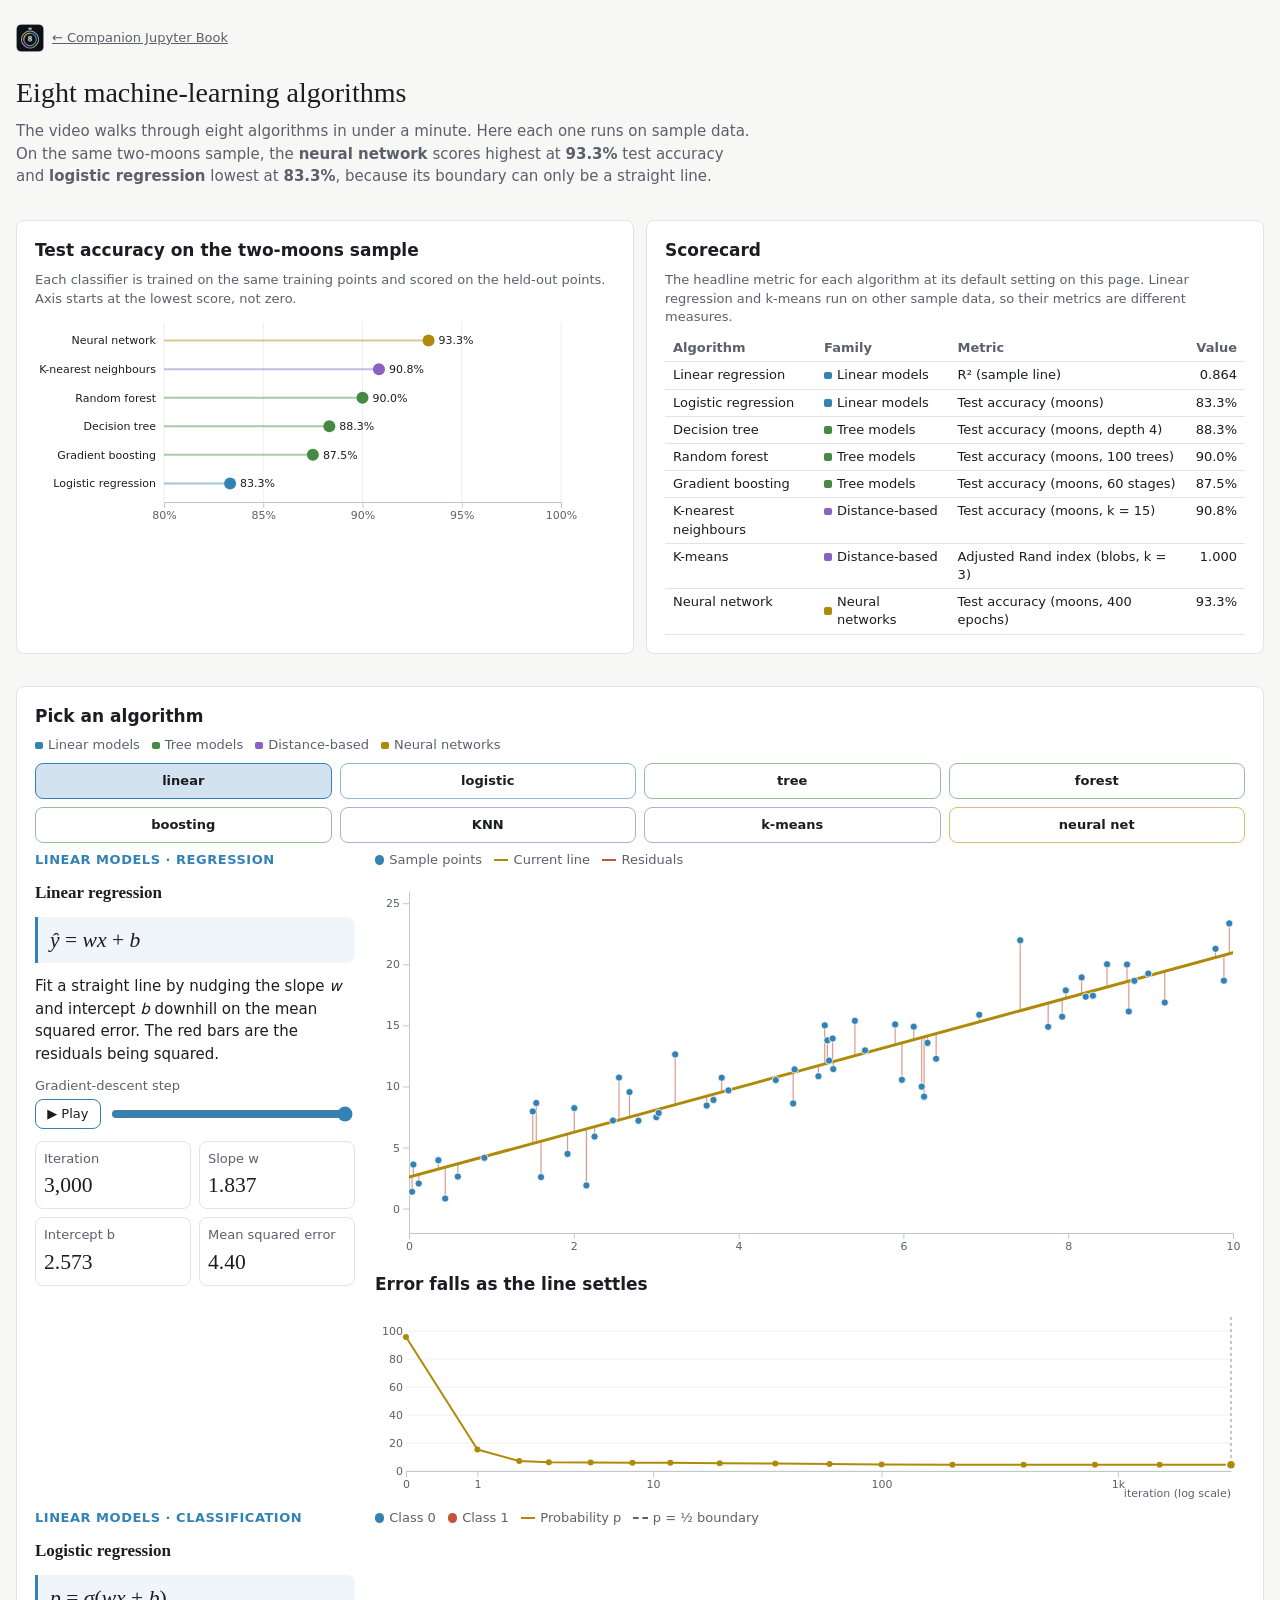
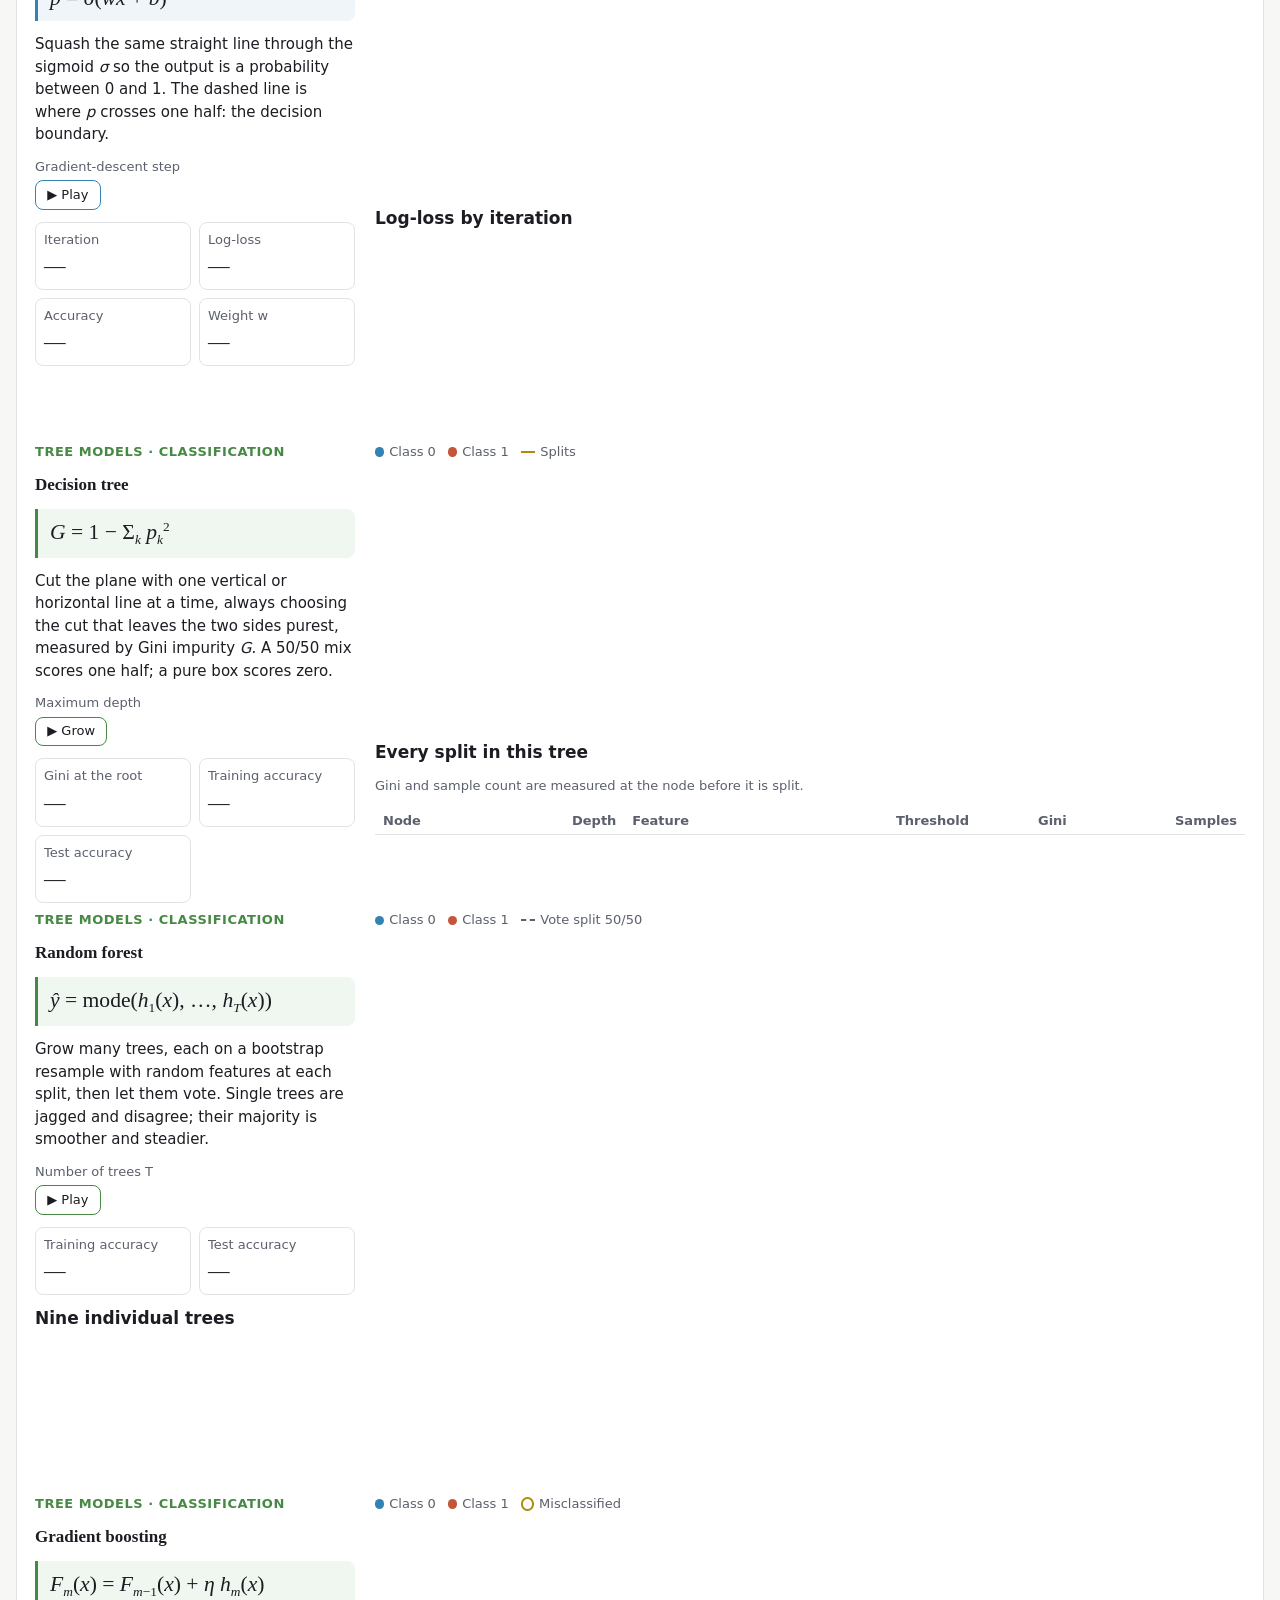
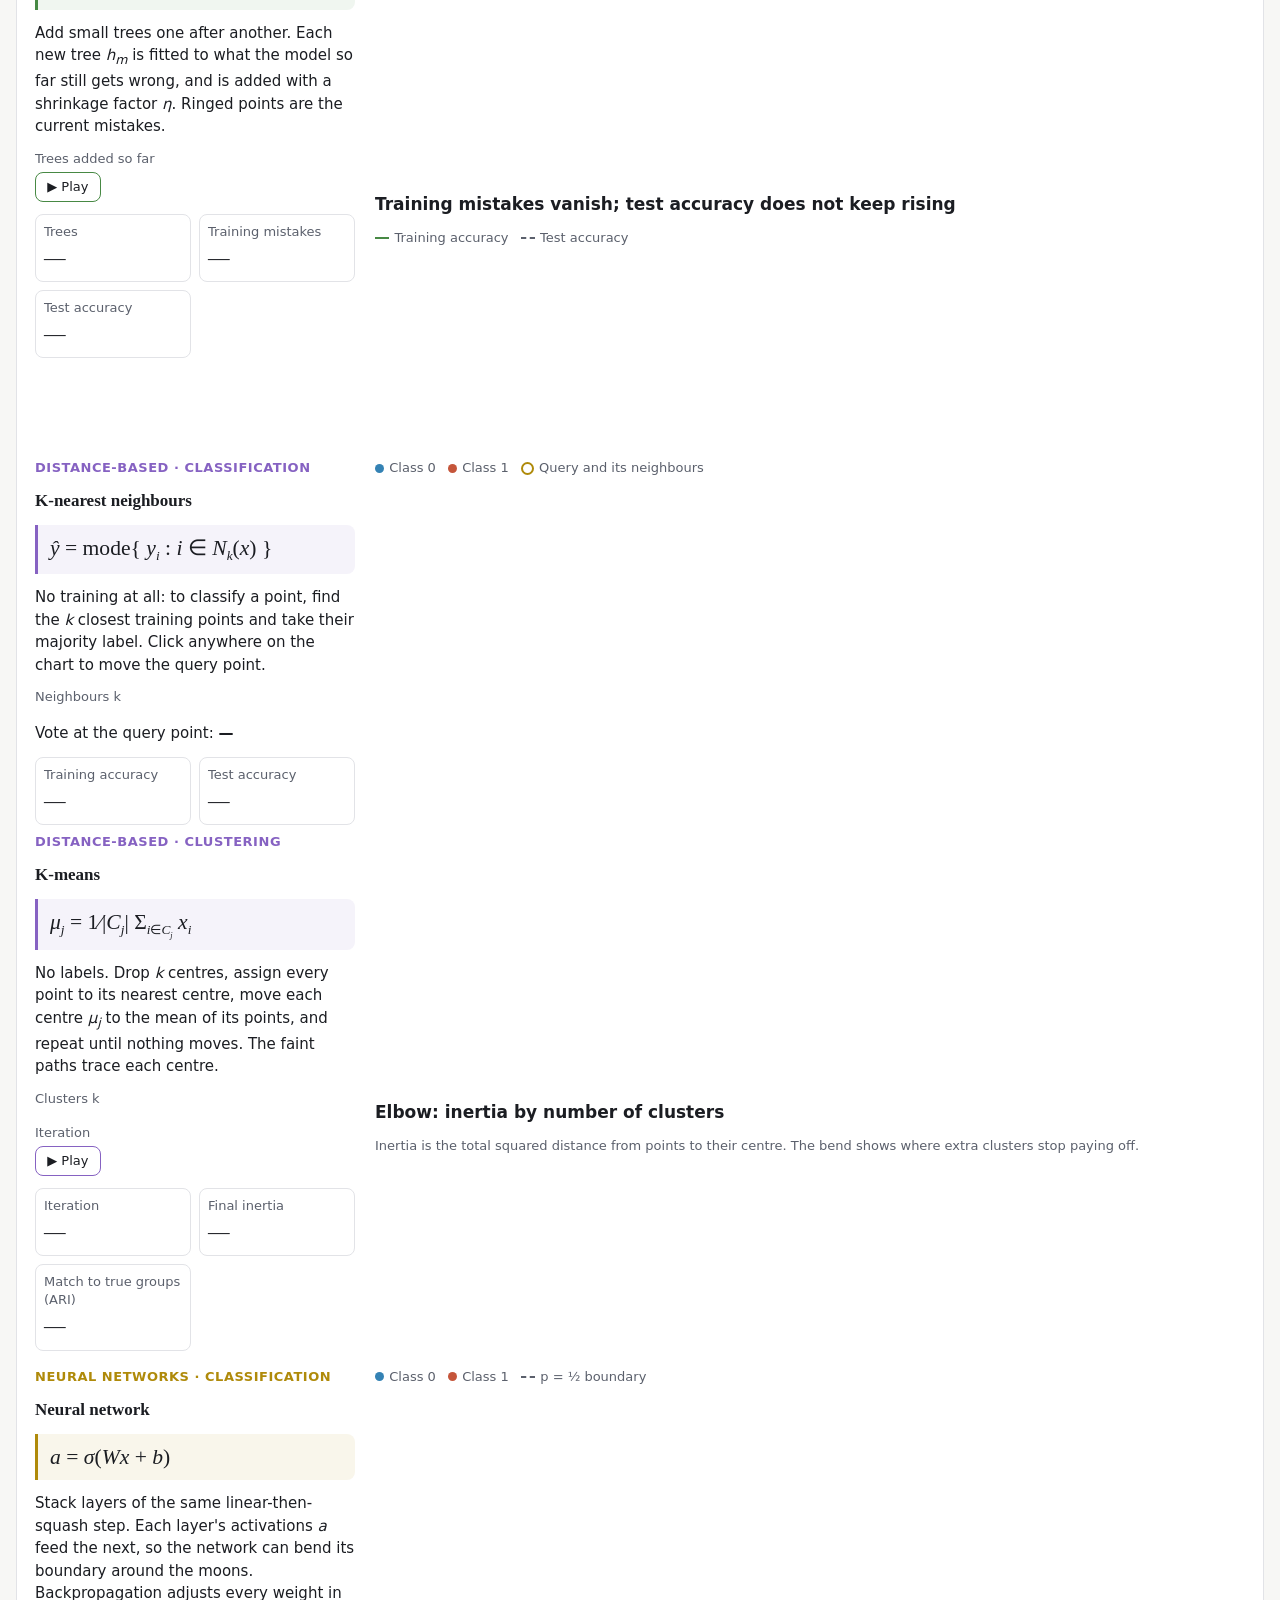
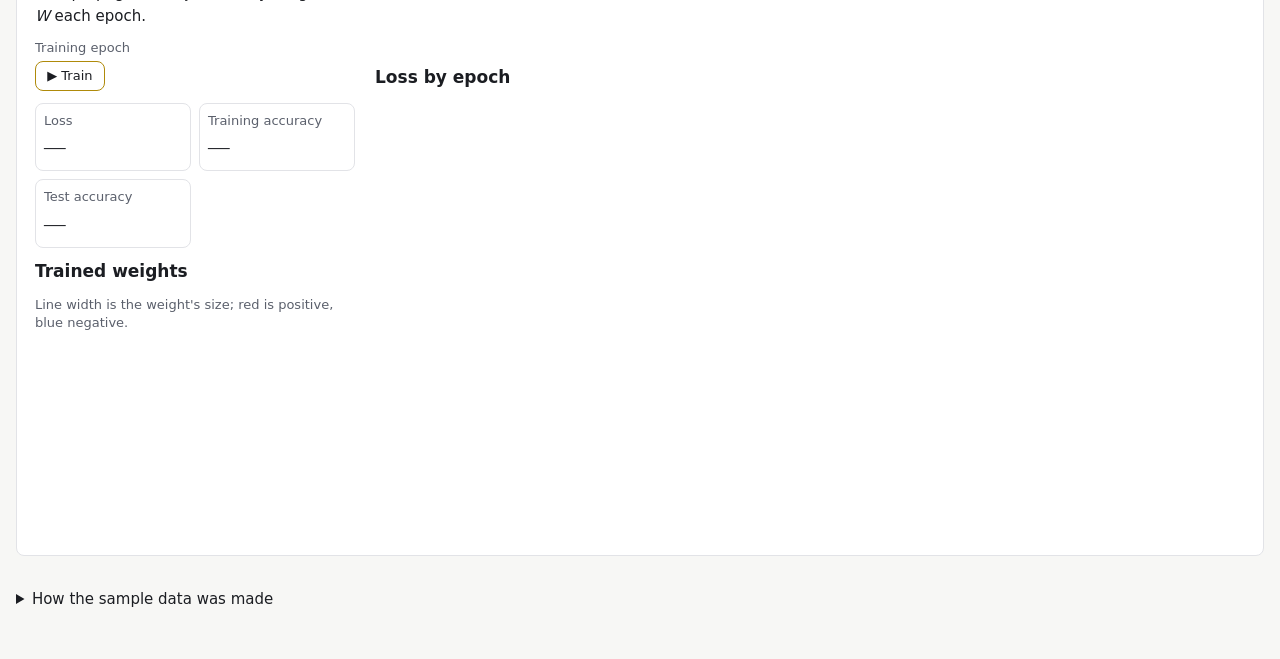
==== commit a92482c0: "Add logo generator, stopwatch logo and expanded README - scripts/generate_logos.py draws ten candida" ====
--- a/dashboard/index.html
+++ b/dashboard/index.html
@@ -4,6 +4,8 @@
 <meta charset="utf-8">
 <meta name="viewport" content="width=device-width, initial-scale=1, viewport-fit=cover">
 <title>Eight ML Algorithms</title>
+<link rel="icon" href="favicon.ico" sizes="any">
+<link rel="apple-touch-icon" href="logo.png">
 <meta name="description" content="Interactive dashboard: eight machine-learning algorithms run on sample data.">
 <style>
   :root {
@@ -36,7 +38,8 @@
   #dash-root { padding-block: 24px 48px; padding-left: max(16px, env(safe-area-inset-left, 0px)); padding-right: max(16px, env(safe-area-inset-right, 0px)); }
   .dash-skeleton { background: linear-gradient(90deg, var(--color-border-line), transparent 60%); background-size: 200% 100%; border-radius: var(--cds-radius); opacity: .5; }
   .site-nav { max-width: 80rem; margin: 0 auto 16px; font-size: var(--cds-font-size-caption); color: var(--color-fg-muted); }
-  .site-nav a { color: inherit; }
+  .site-nav a { color: inherit; display: inline-flex; align-items: center; gap: 8px; }
+  .site-nav img { width: 28px; height: 28px; }
 </style>
 <script src="vendor/d3.v7.9.0.min.js"></script>
 <script>window.DASH_SOURCES = {"blobs": "data/blobs.csv", "boost_mistakes": "data/boost_mistakes.csv", "forest_members": "data/forest_members.csv", "grid": "data/grid.csv", "kmeans_assign": "data/kmeans_assign.csv", "kmeans_elbow": "data/kmeans_elbow.csv", "kmeans_steps": "data/kmeans_steps.csv", "logit_gd": "data/logit_gd.csv", "logit_points": "data/logit_points.csv", "model_metrics": "data/model_metrics.csv", "moons": "data/moons.csv", "nn_training": "data/nn_training.csv", "nn_weights": "data/nn_weights.csv", "reg_gd": "data/reg_gd.csv", "reg_points": "data/reg_points.csv", "scorecard": "data/scorecard.csv", "surfaces": "data/surfaces.csv", "tree_splits": "data/tree_splits.csv"};</script>
@@ -44,7 +47,7 @@
 </head>
 <body>
 <div id="dash-root">
-<nav class="site-nav"><a href="../">← Companion Jupyter Book</a></nav>
+<nav class="site-nav"><a href="../"><img src="logo.png" alt="">← Companion Jupyter Book</a></nav>
 <meta name="dash-one-writer">
 <style>
   .ml8 {
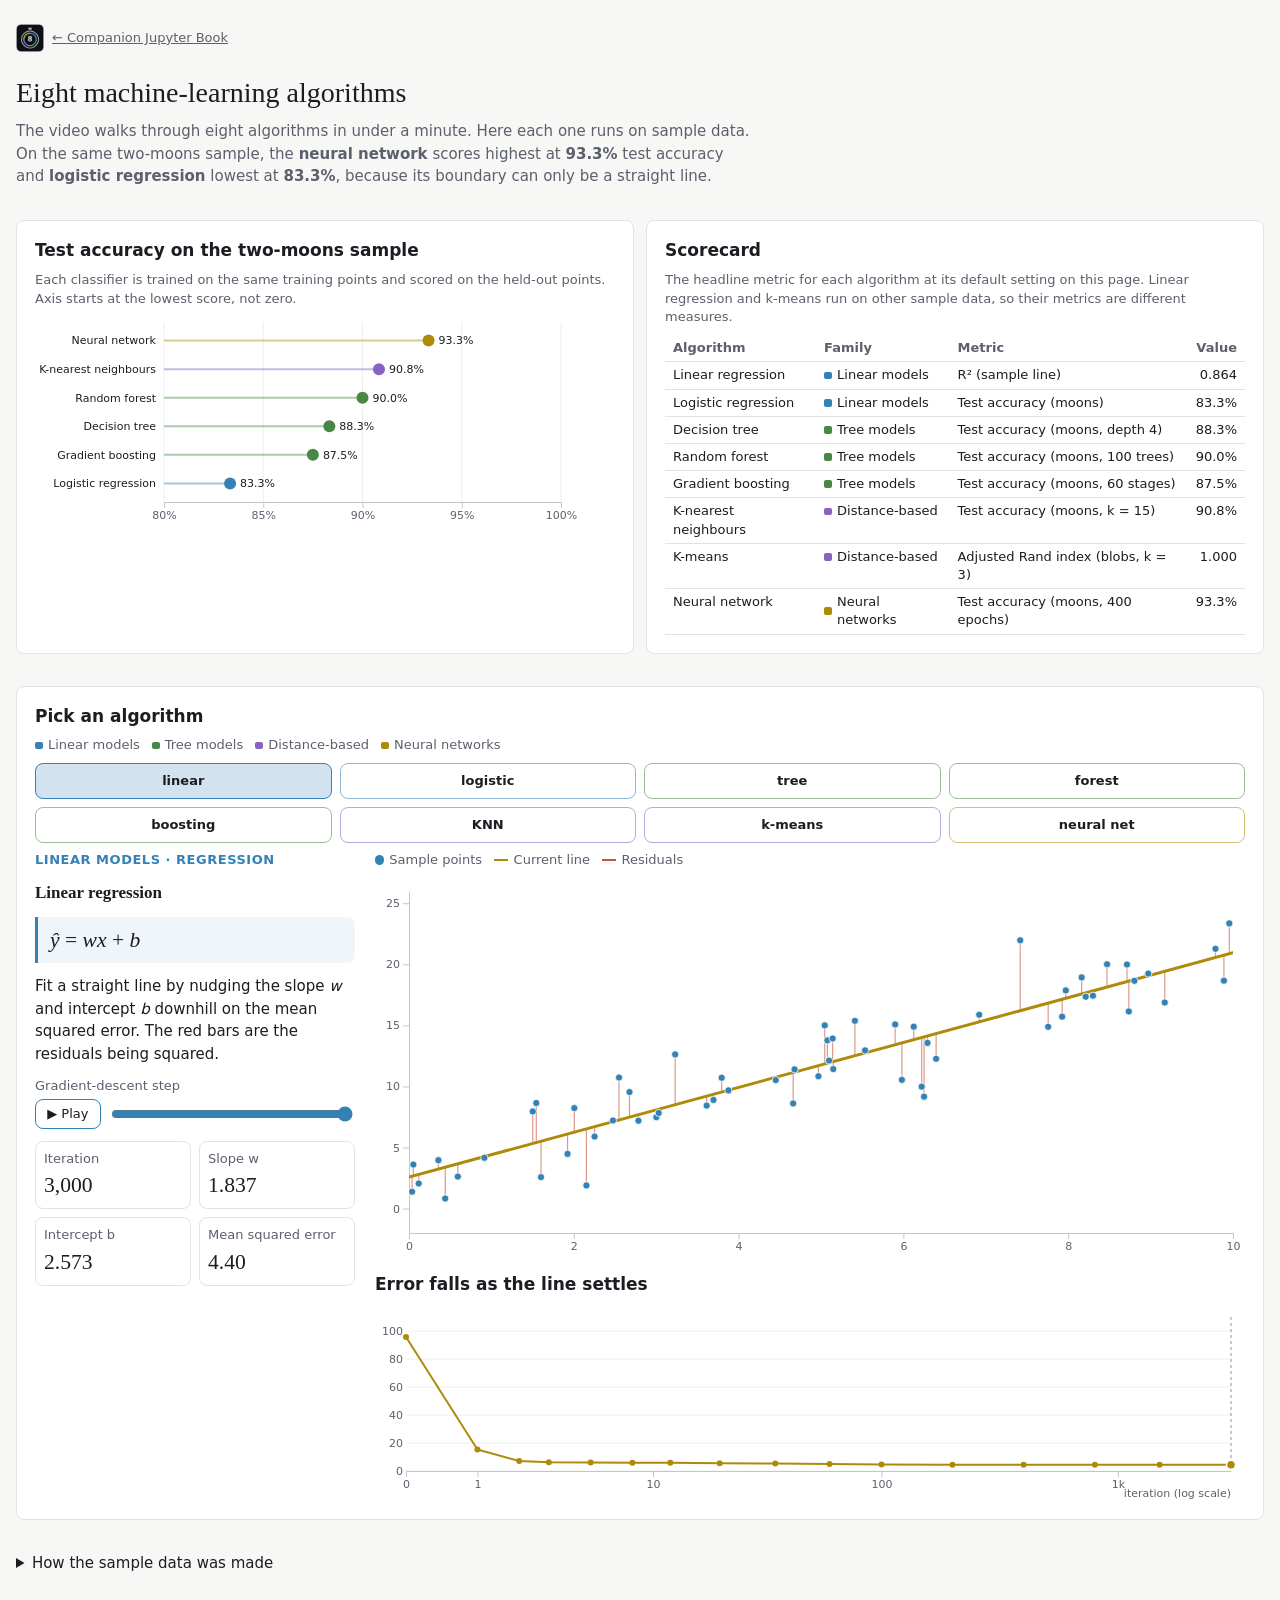
==== commit cd0ca7f9: "Fix dashboard tabs and tooltips Panels stayed visible because their display: grid overrode the hidde" ====
--- a/dashboard/index.html
+++ b/dashboard/index.html
@@ -33,6 +33,7 @@
       color-scheme: dark;
     }
   }
+  [hidden] { display: none !important; }
   html, body { margin: 0; background: var(--color-bg); color: var(--color-fg); }
   body { font-family: var(--font-sans); font-size: var(--cds-font-size-body); line-height: 1.4; }
   #dash-root { padding-block: 24px 48px; padding-left: max(16px, env(safe-area-inset-left, 0px)); padding-right: max(16px, env(safe-area-inset-right, 0px)); }
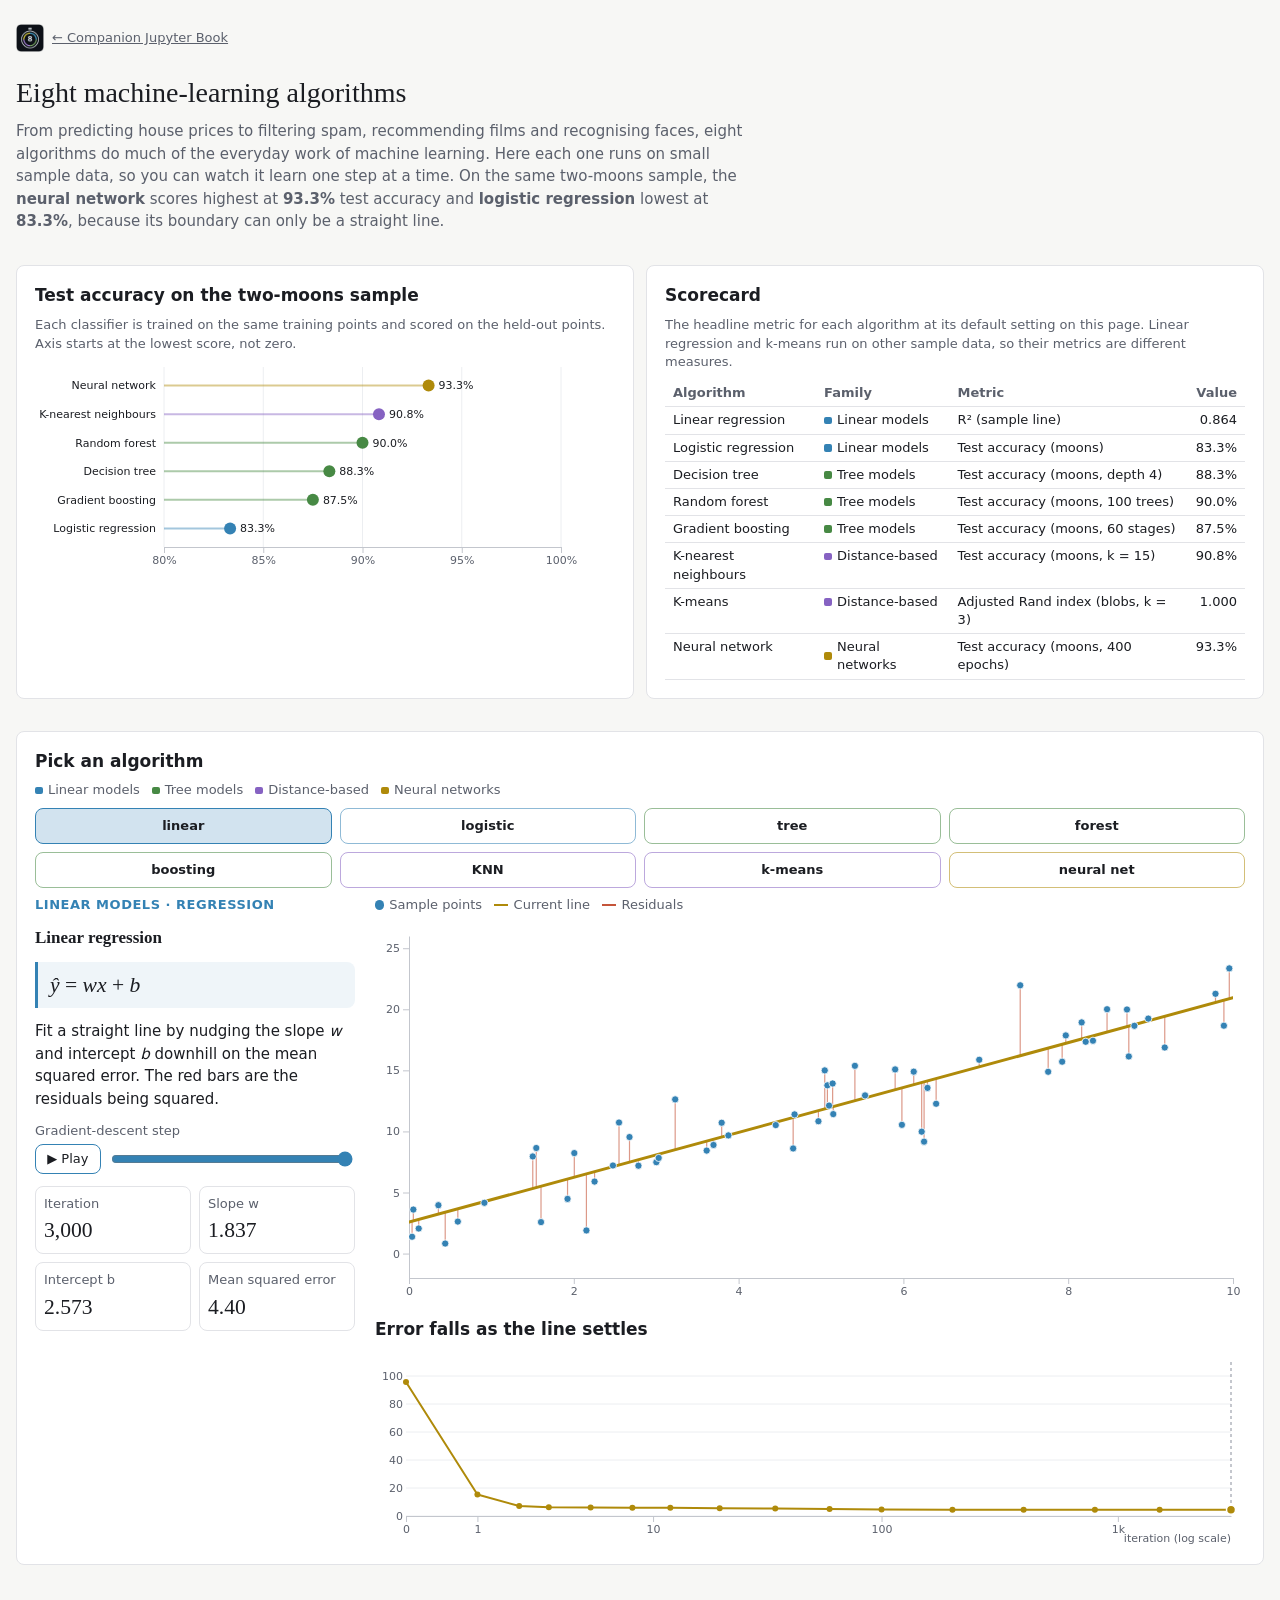
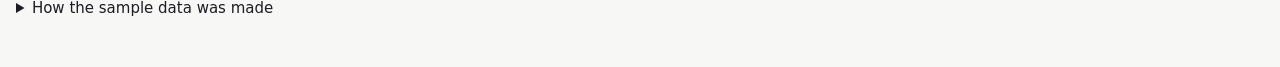
==== commit 72f0a841: "Update the dashboard preamble" ====
--- a/dashboard/index.html
+++ b/dashboard/index.html
@@ -151,7 +151,7 @@
 <div class="ml8">
   <header class="ml-head">
     <h1 class="ml-title" id="top">Eight machine-learning algorithms</h1>
-    <p class="ml-lede">The video walks through eight algorithms in under a minute. Here each one runs on sample data. On the same two-moons sample, the
+    <p class="ml-lede">From predicting house prices to filtering spam, recommending films and recognising faces, eight algorithms do much of the everyday work of machine learning. Here each one runs on small sample data, so you can watch it learn one step at a time. On the same two-moons sample, the
       <b data-draw="best-name" data-source="scorecard" data-field="algorithm">—</b> scores highest at
       <b data-draw="best-acc" data-source="scorecard" data-field="value">—</b> test accuracy and
       <b data-draw="worst-name" data-source="scorecard" data-field="algorithm">—</b> lowest at
